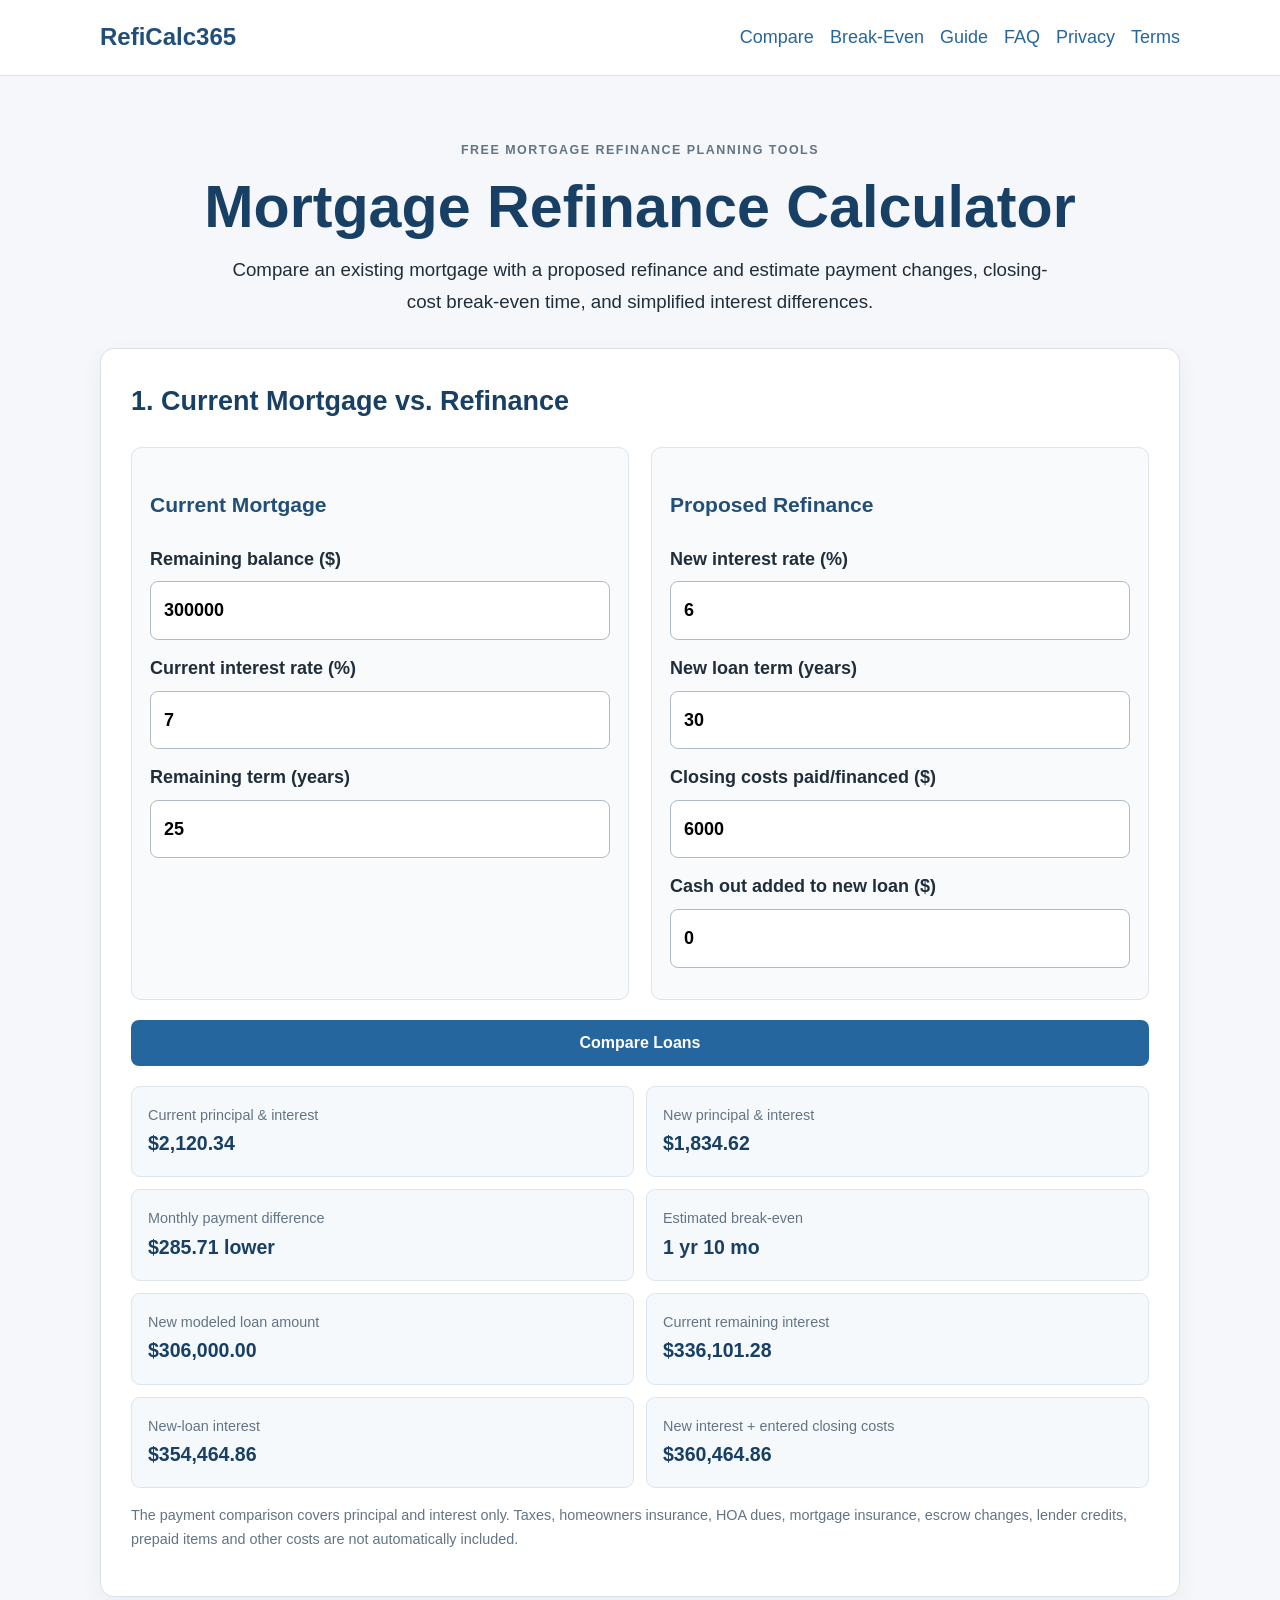
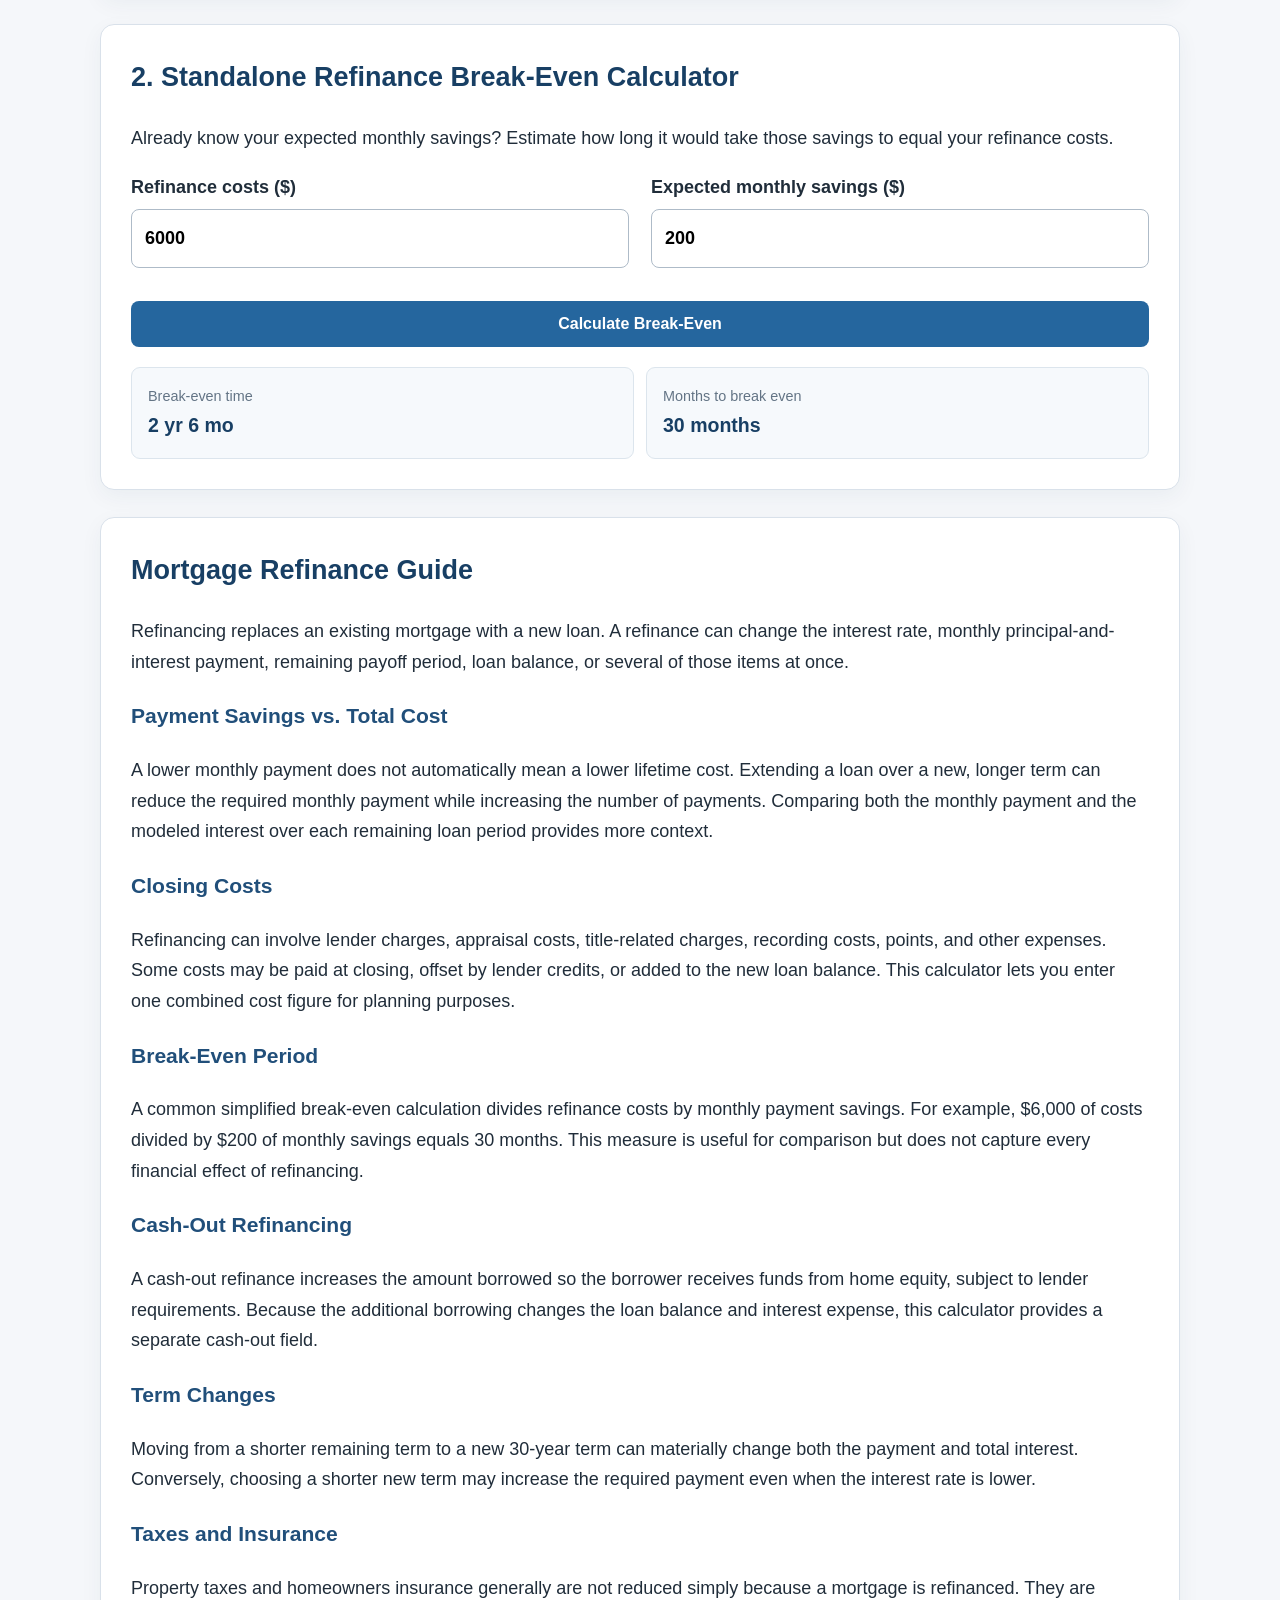
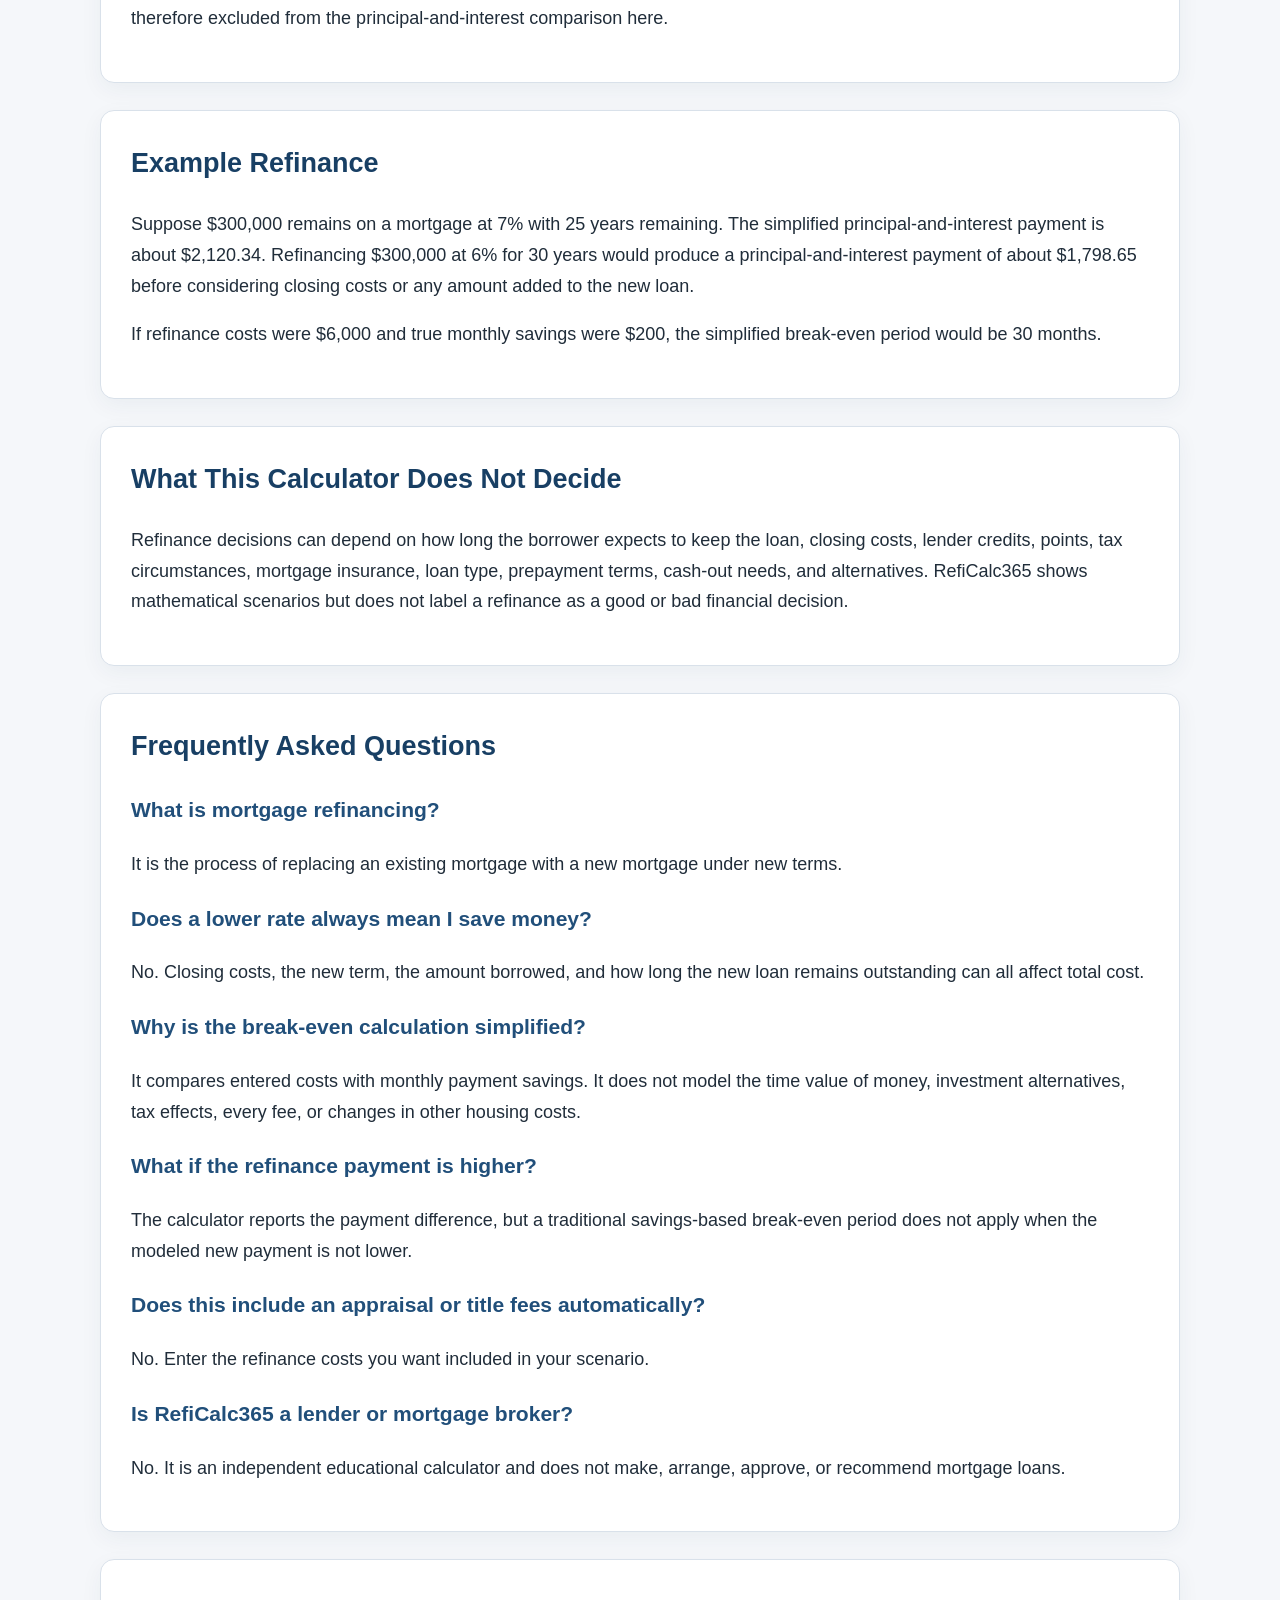
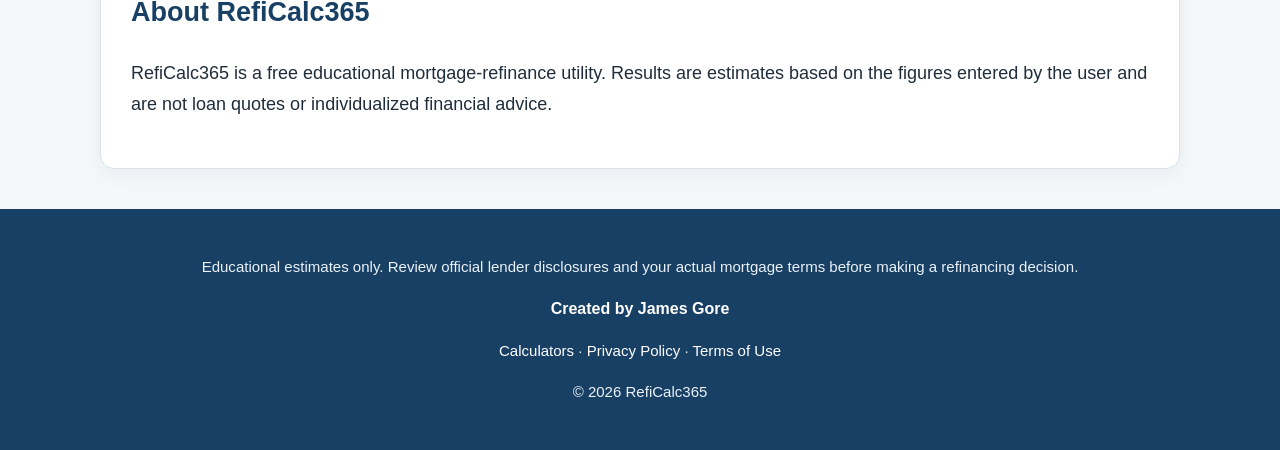
==== index.html @ 5fcbaea6 "Add files via upload" ====
<!doctype html>
<html lang="en"><head>
<meta charset="utf-8"><meta name="viewport" content="width=device-width,initial-scale=1">
<title>Mortgage Refinance Calculator | RefiCalc365</title>
<meta name="description" content="Free mortgage refinance calculator. Compare current and proposed loan payments, monthly savings, closing-cost break-even time, interest, and cash-out effects.">
<link rel="stylesheet" href="style.css">
</head><body>
<header><div class="wrap top"><a class="brand" href="index.html">RefiCalc365</a><nav><a href="#compare">Compare</a><a href="#breakeven">Break-Even</a><a href="#guide">Guide</a><a href="#faq">FAQ</a><a href="privacy.html">Privacy</a><a href="terms.html">Terms</a></nav></div></header>
<main class="wrap">
<section class="hero"><p class="eyebrow">FREE MORTGAGE REFINANCE PLANNING TOOLS</p><h1>Mortgage Refinance Calculator</h1><p class="lead">Compare an existing mortgage with a proposed refinance and estimate payment changes, closing-cost break-even time, and simplified interest differences.</p></section>

<section class="card" id="compare"><h2>1. Current Mortgage vs. Refinance</h2>
<div class="cols">
<div><h3>Current Mortgage</h3>
<label>Remaining balance ($)<input id="balance" type="number" min="0" step="1000" value="300000"></label>
<label>Current interest rate (%)<input id="oldRate" type="number" min="0" step=".01" value="7"></label>
<label>Remaining term (years)<input id="oldYears" type="number" min="1" step="1" value="25"></label></div>
<div><h3>Proposed Refinance</h3>
<label>New interest rate (%)<input id="newRate" type="number" min="0" step=".01" value="6"></label>
<label>New loan term (years)<input id="newYears" type="number" min="1" step="1" value="30"></label>
<label>Closing costs paid/financed ($)<input id="costs" type="number" min="0" step="100" value="6000"></label>
<label>Cash out added to new loan ($)<input id="cashout" type="number" min="0" step="100" value="0"></label>
</div></div>
<button onclick="compare()">Compare Loans</button><p class="error" id="error"></p>
<div class="results">
<div><span>Current principal & interest</span><strong id="oldPay">—</strong></div>
<div><span>New principal & interest</span><strong id="newPay">—</strong></div>
<div><span>Monthly payment difference</span><strong id="monthlySave">—</strong></div>
<div><span>Estimated break-even</span><strong id="breakEven">—</strong></div>
<div><span>New modeled loan amount</span><strong id="newBalance">—</strong></div>
<div><span>Current remaining interest</span><strong id="oldInterest">—</strong></div>
<div><span>New-loan interest</span><strong id="newInterest">—</strong></div>
<div><span>New interest + entered closing costs</span><strong id="newCost">—</strong></div>
</div>
<p class="note">The payment comparison covers principal and interest only. Taxes, homeowners insurance, HOA dues, mortgage insurance, escrow changes, lender credits, prepaid items and other costs are not automatically included.</p></section>

<section class="card" id="breakeven"><h2>2. Standalone Refinance Break-Even Calculator</h2><p>Already know your expected monthly savings? Estimate how long it would take those savings to equal your refinance costs.</p>
<div class="grid"><label>Refinance costs ($)<input id="cost2" type="number" min="0" step="100" value="6000"></label><label>Expected monthly savings ($)<input id="save2" type="number" min="0" step="10" value="200"></label></div>
<button onclick="breakCalc()">Calculate Break-Even</button><p class="error" id="error2"></p>
<div class="results"><div><span>Break-even time</span><strong id="break2">—</strong></div><div><span>Months to break even</span><strong id="months2">—</strong></div></div></section>

<section class="content" id="guide"><h2>Mortgage Refinance Guide</h2>
<p>Refinancing replaces an existing mortgage with a new loan. A refinance can change the interest rate, monthly principal-and-interest payment, remaining payoff period, loan balance, or several of those items at once.</p>
<h3>Payment Savings vs. Total Cost</h3><p>A lower monthly payment does not automatically mean a lower lifetime cost. Extending a loan over a new, longer term can reduce the required monthly payment while increasing the number of payments. Comparing both the monthly payment and the modeled interest over each remaining loan period provides more context.</p>
<h3>Closing Costs</h3><p>Refinancing can involve lender charges, appraisal costs, title-related charges, recording costs, points, and other expenses. Some costs may be paid at closing, offset by lender credits, or added to the new loan balance. This calculator lets you enter one combined cost figure for planning purposes.</p>
<h3>Break-Even Period</h3><p>A common simplified break-even calculation divides refinance costs by monthly payment savings. For example, $6,000 of costs divided by $200 of monthly savings equals 30 months. This measure is useful for comparison but does not capture every financial effect of refinancing.</p>
<h3>Cash-Out Refinancing</h3><p>A cash-out refinance increases the amount borrowed so the borrower receives funds from home equity, subject to lender requirements. Because the additional borrowing changes the loan balance and interest expense, this calculator provides a separate cash-out field.</p>
<h3>Term Changes</h3><p>Moving from a shorter remaining term to a new 30-year term can materially change both the payment and total interest. Conversely, choosing a shorter new term may increase the required payment even when the interest rate is lower.</p>
<h3>Taxes and Insurance</h3><p>Property taxes and homeowners insurance generally are not reduced simply because a mortgage is refinanced. They are therefore excluded from the principal-and-interest comparison here.</p></section>

<section class="content"><h2>Example Refinance</h2><p>Suppose $300,000 remains on a mortgage at 7% with 25 years remaining. The simplified principal-and-interest payment is about $2,120.34. Refinancing $300,000 at 6% for 30 years would produce a principal-and-interest payment of about $1,798.65 before considering closing costs or any amount added to the new loan.</p><p>If refinance costs were $6,000 and true monthly savings were $200, the simplified break-even period would be 30 months.</p></section>

<section class="content"><h2>What This Calculator Does Not Decide</h2><p>Refinance decisions can depend on how long the borrower expects to keep the loan, closing costs, lender credits, points, tax circumstances, mortgage insurance, loan type, prepayment terms, cash-out needs, and alternatives. RefiCalc365 shows mathematical scenarios but does not label a refinance as a good or bad financial decision.</p></section>

<section class="content" id="faq"><h2>Frequently Asked Questions</h2>
<h3>What is mortgage refinancing?</h3><p>It is the process of replacing an existing mortgage with a new mortgage under new terms.</p>
<h3>Does a lower rate always mean I save money?</h3><p>No. Closing costs, the new term, the amount borrowed, and how long the new loan remains outstanding can all affect total cost.</p>
<h3>Why is the break-even calculation simplified?</h3><p>It compares entered costs with monthly payment savings. It does not model the time value of money, investment alternatives, tax effects, every fee, or changes in other housing costs.</p>
<h3>What if the refinance payment is higher?</h3><p>The calculator reports the payment difference, but a traditional savings-based break-even period does not apply when the modeled new payment is not lower.</p>
<h3>Does this include an appraisal or title fees automatically?</h3><p>No. Enter the refinance costs you want included in your scenario.</p>
<h3>Is RefiCalc365 a lender or mortgage broker?</h3><p>No. It is an independent educational calculator and does not make, arrange, approve, or recommend mortgage loans.</p></section>

<section class="content"><h2>About RefiCalc365</h2><p>RefiCalc365 is a free educational mortgage-refinance utility. Results are estimates based on the figures entered by the user and are not loan quotes or individualized financial advice.</p></section>
</main>
<footer><div class="wrap"><p>Educational estimates only. Review official lender disclosures and your actual mortgage terms before making a refinancing decision.</p><p class="creator">Created by James Gore</p><p><a href="index.html">Calculators</a> · <a href="privacy.html">Privacy Policy</a> · <a href="terms.html">Terms of Use</a></p><p>© 2026 RefiCalc365</p></div></footer>
<script src="script.js"></script></body></html>
---- style.css ----
*{box-sizing:border-box}html{scroll-behavior:smooth}body{margin:0;background:#f5f7fa;color:#202d3a;font:18px/1.7 Arial,sans-serif}.wrap{width:min(1080px,92%);margin:auto}header{background:#fff;border-bottom:1px solid #d9e1ea}.top{display:flex;justify-content:space-between;align-items:center;gap:20px;padding:17px 0}.brand{font-size:1.5rem;font-weight:800;color:#214f7a;text-decoration:none}nav{display:flex;gap:16px;flex-wrap:wrap}a{color:#25669e;text-decoration:none}.hero{text-align:center;padding:52px 0 30px}.eyebrow{font-size:.78rem;font-weight:800;letter-spacing:.12em;color:#637485}.hero h1{font-size:clamp(2.3rem,6vw,3.7rem);line-height:1.1;margin:5px 0 15px;color:#183f64}.lead{font-size:1.17rem;max-width:820px;margin:auto}.card,.content{background:#fff;border:1px solid #d9e1ea;border-radius:14px;padding:30px;margin-bottom:27px;box-shadow:0 7px 22px rgba(25,55,85,.05)}h2{color:#183f64;margin-top:0}h3{color:#214f7a}.cols,.grid{display:grid;grid-template-columns:repeat(2,1fr);gap:22px}.cols>div{background:#f8fafc;border:1px solid #dce5ed;border-radius:10px;padding:18px}label{display:block;font-weight:700;margin-bottom:13px}input{width:100%;padding:13px;margin-top:7px;border:1px solid #aebbc8;border-radius:8px;font:inherit}button{width:100%;padding:14px;margin-top:20px;border:0;border-radius:8px;background:#25669e;color:#fff;font-size:1rem;font-weight:800;cursor:pointer}.results{display:grid;grid-template-columns:repeat(2,1fr);gap:12px;margin-top:20px}.results div{background:#f6f9fc;border:1px solid #dce5ed;border-radius:9px;padding:16px}.results span{display:block;color:#637485;font-size:.9rem}.results strong{font-size:1.22rem;color:#183f64}.note{font-size:.9rem;color:#637485}.error{color:#a32323;font-weight:bold}.back{display:inline-block;margin-top:23px;padding:11px 18px;border-radius:8px;background:#25669e;color:#fff;font-weight:800}.back:hover{text-decoration:none}footer{background:#183f64;color:#eaf2f9;text-align:center;padding:30px 0;margin-top:40px;font-size:.94rem}footer a{color:#fff}.creator{font-weight:800;color:#fff;font-size:1rem}@media(max-width:760px){body{font-size:17px}.top{flex-direction:column;align-items:flex-start}.cols,.grid,.results{grid-template-columns:1fr}.card,.content{padding:21px}}
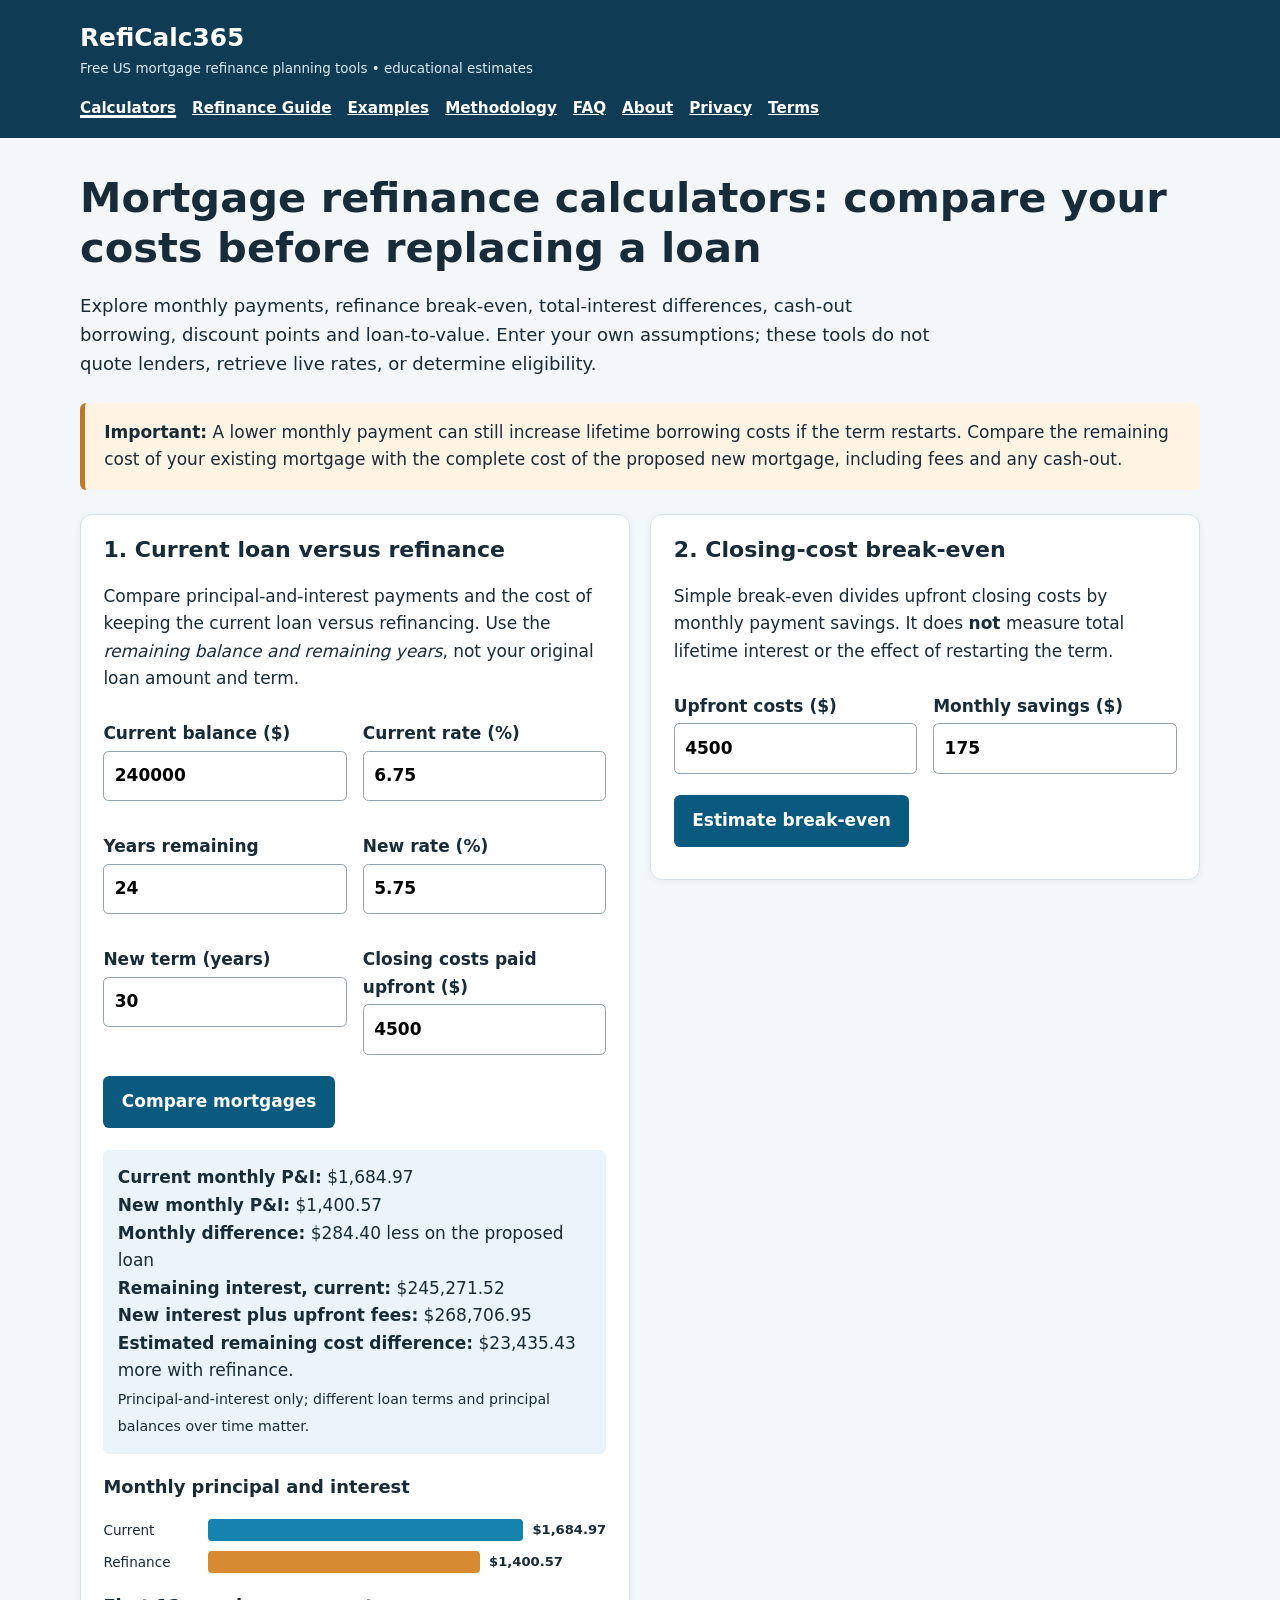
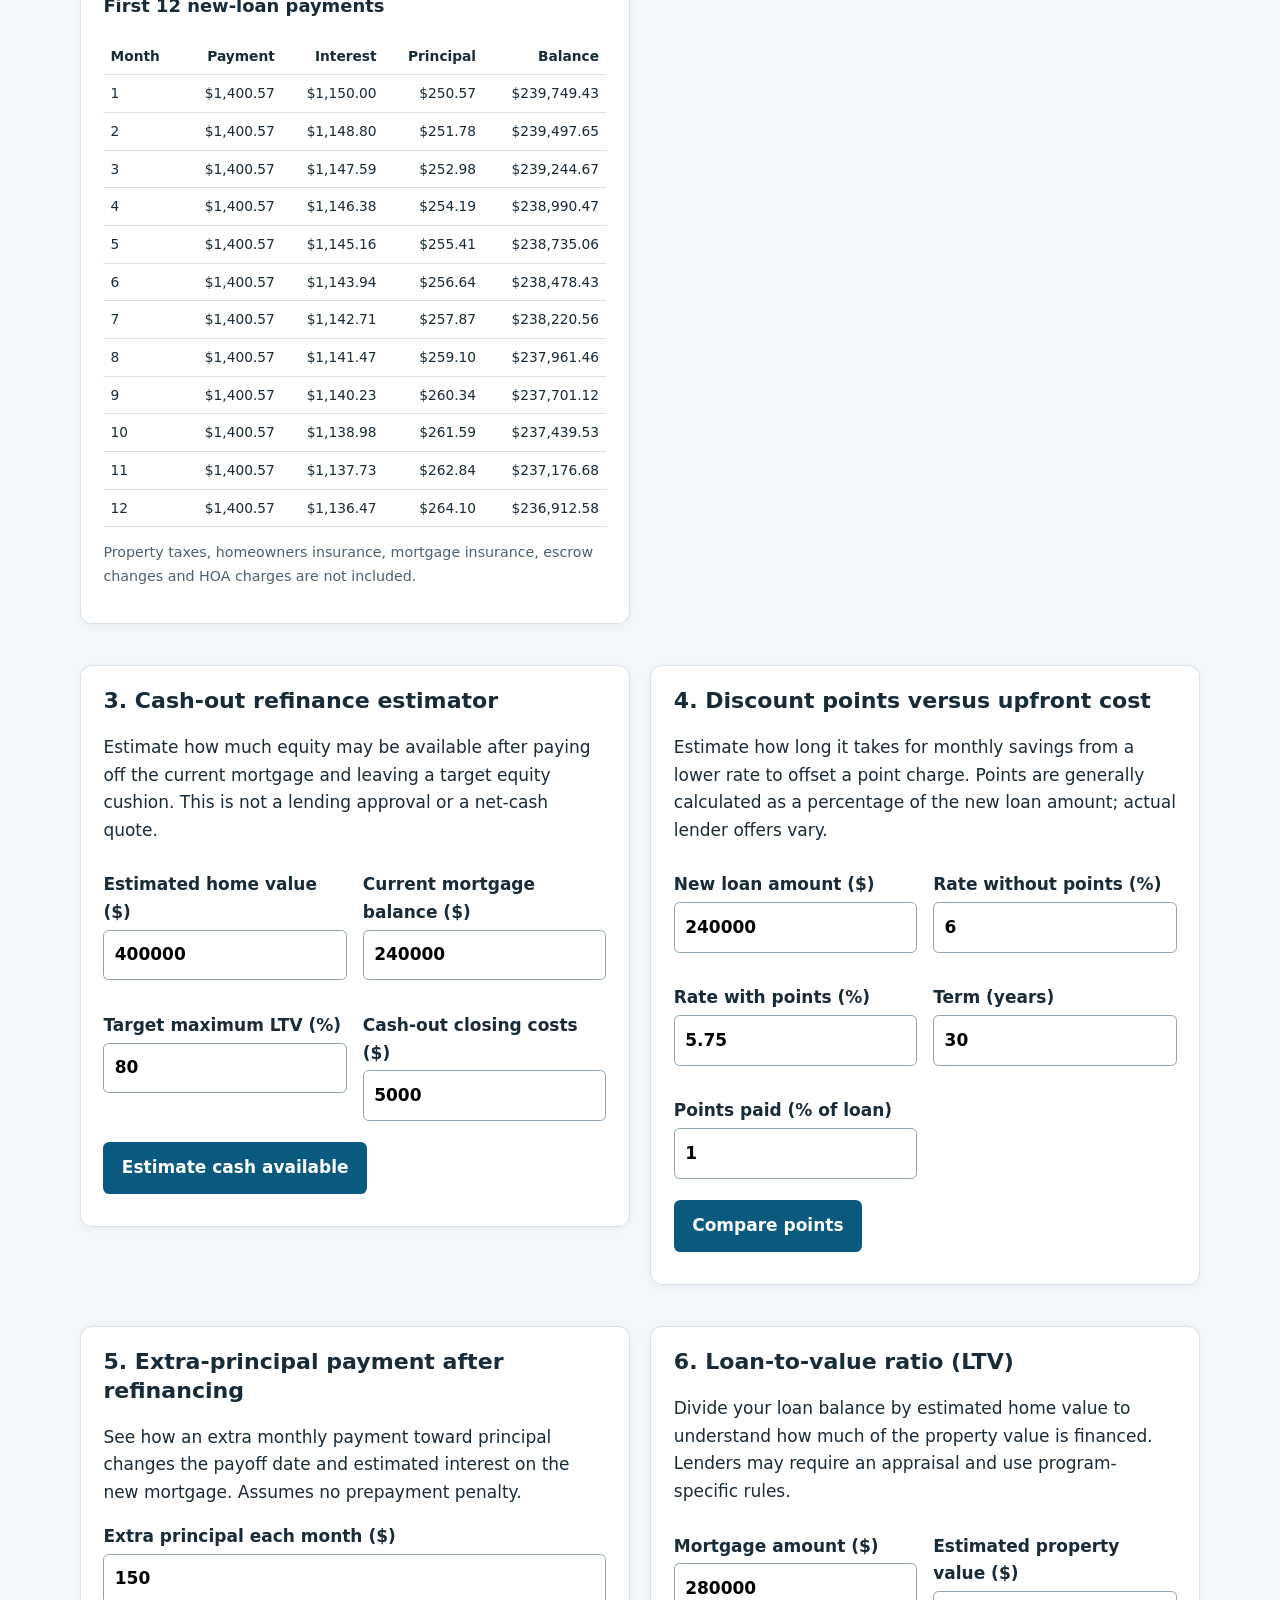
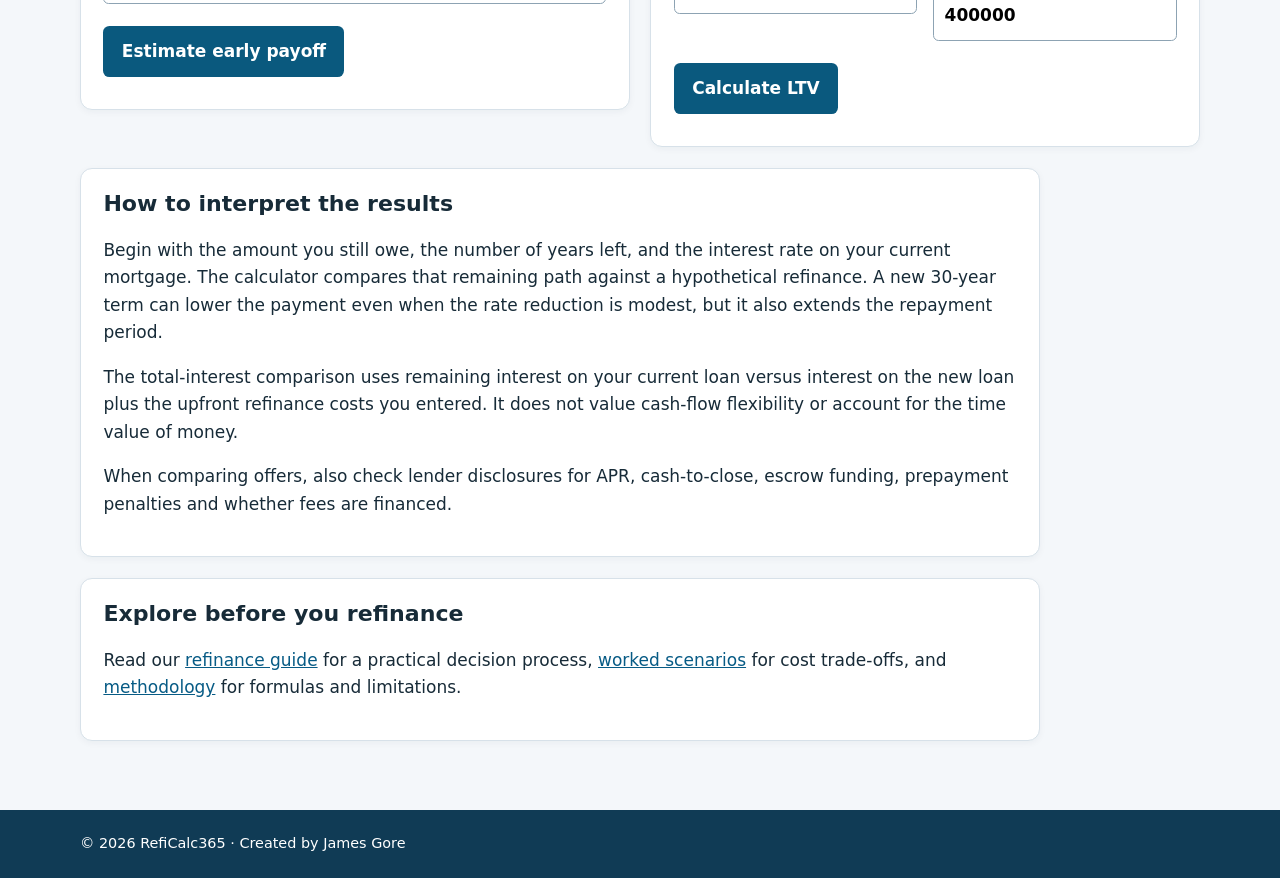
==== commit c952160e: "Add files via upload" ====
--- a/index.html
+++ b/index.html
@@ -1,66 +1 @@
-<!doctype html>
-<html lang="en"><head>
-<meta charset="utf-8"><meta name="viewport" content="width=device-width,initial-scale=1">
-<title>Mortgage Refinance Calculator | RefiCalc365</title>
-<meta name="description" content="Free mortgage refinance calculator. Compare current and proposed loan payments, monthly savings, closing-cost break-even time, interest, and cash-out effects.">
-<link rel="stylesheet" href="style.css">
-</head><body>
-<header><div class="wrap top"><a class="brand" href="index.html">RefiCalc365</a><nav><a href="#compare">Compare</a><a href="#breakeven">Break-Even</a><a href="#guide">Guide</a><a href="#faq">FAQ</a><a href="privacy.html">Privacy</a><a href="terms.html">Terms</a></nav></div></header>
-<main class="wrap">
-<section class="hero"><p class="eyebrow">FREE MORTGAGE REFINANCE PLANNING TOOLS</p><h1>Mortgage Refinance Calculator</h1><p class="lead">Compare an existing mortgage with a proposed refinance and estimate payment changes, closing-cost break-even time, and simplified interest differences.</p></section>
-
-<section class="card" id="compare"><h2>1. Current Mortgage vs. Refinance</h2>
-<div class="cols">
-<div><h3>Current Mortgage</h3>
-<label>Remaining balance ($)<input id="balance" type="number" min="0" step="1000" value="300000"></label>
-<label>Current interest rate (%)<input id="oldRate" type="number" min="0" step=".01" value="7"></label>
-<label>Remaining term (years)<input id="oldYears" type="number" min="1" step="1" value="25"></label></div>
-<div><h3>Proposed Refinance</h3>
-<label>New interest rate (%)<input id="newRate" type="number" min="0" step=".01" value="6"></label>
-<label>New loan term (years)<input id="newYears" type="number" min="1" step="1" value="30"></label>
-<label>Closing costs paid/financed ($)<input id="costs" type="number" min="0" step="100" value="6000"></label>
-<label>Cash out added to new loan ($)<input id="cashout" type="number" min="0" step="100" value="0"></label>
-</div></div>
-<button onclick="compare()">Compare Loans</button><p class="error" id="error"></p>
-<div class="results">
-<div><span>Current principal & interest</span><strong id="oldPay">—</strong></div>
-<div><span>New principal & interest</span><strong id="newPay">—</strong></div>
-<div><span>Monthly payment difference</span><strong id="monthlySave">—</strong></div>
-<div><span>Estimated break-even</span><strong id="breakEven">—</strong></div>
-<div><span>New modeled loan amount</span><strong id="newBalance">—</strong></div>
-<div><span>Current remaining interest</span><strong id="oldInterest">—</strong></div>
-<div><span>New-loan interest</span><strong id="newInterest">—</strong></div>
-<div><span>New interest + entered closing costs</span><strong id="newCost">—</strong></div>
-</div>
-<p class="note">The payment comparison covers principal and interest only. Taxes, homeowners insurance, HOA dues, mortgage insurance, escrow changes, lender credits, prepaid items and other costs are not automatically included.</p></section>
-
-<section class="card" id="breakeven"><h2>2. Standalone Refinance Break-Even Calculator</h2><p>Already know your expected monthly savings? Estimate how long it would take those savings to equal your refinance costs.</p>
-<div class="grid"><label>Refinance costs ($)<input id="cost2" type="number" min="0" step="100" value="6000"></label><label>Expected monthly savings ($)<input id="save2" type="number" min="0" step="10" value="200"></label></div>
-<button onclick="breakCalc()">Calculate Break-Even</button><p class="error" id="error2"></p>
-<div class="results"><div><span>Break-even time</span><strong id="break2">—</strong></div><div><span>Months to break even</span><strong id="months2">—</strong></div></div></section>
-
-<section class="content" id="guide"><h2>Mortgage Refinance Guide</h2>
-<p>Refinancing replaces an existing mortgage with a new loan. A refinance can change the interest rate, monthly principal-and-interest payment, remaining payoff period, loan balance, or several of those items at once.</p>
-<h3>Payment Savings vs. Total Cost</h3><p>A lower monthly payment does not automatically mean a lower lifetime cost. Extending a loan over a new, longer term can reduce the required monthly payment while increasing the number of payments. Comparing both the monthly payment and the modeled interest over each remaining loan period provides more context.</p>
-<h3>Closing Costs</h3><p>Refinancing can involve lender charges, appraisal costs, title-related charges, recording costs, points, and other expenses. Some costs may be paid at closing, offset by lender credits, or added to the new loan balance. This calculator lets you enter one combined cost figure for planning purposes.</p>
-<h3>Break-Even Period</h3><p>A common simplified break-even calculation divides refinance costs by monthly payment savings. For example, $6,000 of costs divided by $200 of monthly savings equals 30 months. This measure is useful for comparison but does not capture every financial effect of refinancing.</p>
-<h3>Cash-Out Refinancing</h3><p>A cash-out refinance increases the amount borrowed so the borrower receives funds from home equity, subject to lender requirements. Because the additional borrowing changes the loan balance and interest expense, this calculator provides a separate cash-out field.</p>
-<h3>Term Changes</h3><p>Moving from a shorter remaining term to a new 30-year term can materially change both the payment and total interest. Conversely, choosing a shorter new term may increase the required payment even when the interest rate is lower.</p>
-<h3>Taxes and Insurance</h3><p>Property taxes and homeowners insurance generally are not reduced simply because a mortgage is refinanced. They are therefore excluded from the principal-and-interest comparison here.</p></section>
-
-<section class="content"><h2>Example Refinance</h2><p>Suppose $300,000 remains on a mortgage at 7% with 25 years remaining. The simplified principal-and-interest payment is about $2,120.34. Refinancing $300,000 at 6% for 30 years would produce a principal-and-interest payment of about $1,798.65 before considering closing costs or any amount added to the new loan.</p><p>If refinance costs were $6,000 and true monthly savings were $200, the simplified break-even period would be 30 months.</p></section>
-
-<section class="content"><h2>What This Calculator Does Not Decide</h2><p>Refinance decisions can depend on how long the borrower expects to keep the loan, closing costs, lender credits, points, tax circumstances, mortgage insurance, loan type, prepayment terms, cash-out needs, and alternatives. RefiCalc365 shows mathematical scenarios but does not label a refinance as a good or bad financial decision.</p></section>
-
-<section class="content" id="faq"><h2>Frequently Asked Questions</h2>
-<h3>What is mortgage refinancing?</h3><p>It is the process of replacing an existing mortgage with a new mortgage under new terms.</p>
-<h3>Does a lower rate always mean I save money?</h3><p>No. Closing costs, the new term, the amount borrowed, and how long the new loan remains outstanding can all affect total cost.</p>
-<h3>Why is the break-even calculation simplified?</h3><p>It compares entered costs with monthly payment savings. It does not model the time value of money, investment alternatives, tax effects, every fee, or changes in other housing costs.</p>
-<h3>What if the refinance payment is higher?</h3><p>The calculator reports the payment difference, but a traditional savings-based break-even period does not apply when the modeled new payment is not lower.</p>
-<h3>Does this include an appraisal or title fees automatically?</h3><p>No. Enter the refinance costs you want included in your scenario.</p>
-<h3>Is RefiCalc365 a lender or mortgage broker?</h3><p>No. It is an independent educational calculator and does not make, arrange, approve, or recommend mortgage loans.</p></section>
-
-<section class="content"><h2>About RefiCalc365</h2><p>RefiCalc365 is a free educational mortgage-refinance utility. Results are estimates based on the figures entered by the user and are not loan quotes or individualized financial advice.</p></section>
-</main>
-<footer><div class="wrap"><p>Educational estimates only. Review official lender disclosures and your actual mortgage terms before making a refinancing decision.</p><p class="creator">Created by James Gore</p><p><a href="index.html">Calculators</a> · <a href="privacy.html">Privacy Policy</a> · <a href="terms.html">Terms of Use</a></p><p>© 2026 RefiCalc365</p></div></footer>
-<script src="script.js"></script></body></html>+<!doctype html><html lang="en"><head><meta charset="utf-8"><meta name="viewport" content="width=device-width,initial-scale=1"><meta name="theme-color" content="#103b55"><title>Mortgage Refinance Calculator, Break-Even &amp; Cash-Out | RefiCalc365</title><meta name="description" content="Compare mortgage refinancing costs, payments, break-even, discount points, cash-out and equity with transparent assumptions."><link rel="canonical" href="https://reficalc365.com/index.html"><link rel="stylesheet" href="style.css"><script async src="https://pagead2.googlesyndication.com/pagead/js/adsbygoogle.js?client=ca-pub-5287196493103465" crossorigin="anonymous"></script><script src="script.js" defer></script></head><body><a class="skip" href="#main">Skip to content</a><header><div class="wrap"><div class="brand"><a href="index.html">RefiCalc365</a><small>Free US mortgage refinance planning tools • educational estimates</small></div><nav aria-label="Main navigation"><a href="index.html" aria-current="page">Calculators</a><a href="guide.html">Refinance Guide</a><a href="examples.html">Examples</a><a href="methodology.html">Methodology</a><a href="faq.html">FAQ</a><a href="about.html">About</a><a href="privacy.html">Privacy</a><a href="terms.html">Terms</a></nav></div></header><main id="main" class="wrap"><h1>Mortgage refinance calculators: compare your costs before replacing a loan</h1><p class="lead">Explore monthly payments, refinance break-even, total-interest differences, cash-out borrowing, discount points and loan-to-value. Enter your own assumptions; these tools do not quote lenders, retrieve live rates, or determine eligibility.</p><div class="notice"><strong>Important:</strong> A lower monthly payment can still increase lifetime borrowing costs if the term restarts. Compare the remaining cost of your existing mortgage with the complete cost of the proposed new mortgage, including fees and any cash-out.</div><div class="toolgrid"><section class="panel"><h2>1. Current loan versus refinance</h2><p>Compare principal-and-interest payments and the cost of keeping the current loan versus refinancing. Use the <em>remaining balance and remaining years</em>, not your original loan amount and term.</p><form id="comparison"><div class="fields"><label>Current balance ($)<input id="balance" type="number" min="1" step=".01" value="240000" required></label><label>Current rate (%)<input id="oldRate" type="number" min="0" max="50" step=".01" value="6.75" required></label><label>Years remaining<input id="oldYears" type="number" min=".083333" max="50" step="any" value="24" required></label><label>New rate (%)<input id="newRate" type="number" min="0" max="50" step=".01" value="5.75" required></label><label>New term (years)<input id="newYears" type="number" min=".083333" max="50" step="any" value="30" required></label><label>Closing costs paid upfront ($)<input id="costs" type="number" min="0" step=".01" value="4500" required></label></div><button>Compare mortgages</button></form><div class="result" id="comparisonResult" aria-live="polite"></div><h3>Monthly principal and interest</h3><div class="bars" id="comparisonBars" role="img" aria-label="Current and new monthly payment comparison"></div><h3>First 12 new-loan payments</h3><div class="scroll"><table><thead><tr><th>Month</th><th>Payment</th><th>Interest</th><th>Principal</th><th>Balance</th></tr></thead><tbody id="schedule"></tbody></table></div><p class="hint">Property taxes, homeowners insurance, mortgage insurance, escrow changes and HOA charges are not included.</p></section><section class="panel"><h2>2. Closing-cost break-even</h2><p>Simple break-even divides upfront closing costs by monthly payment savings. It does <strong>not</strong> measure total lifetime interest or the effect of restarting the term.</p><form id="breakEven"><div class="fields"><label>Upfront costs ($)<input id="beCosts" type="number" min="0" step=".01" value="4500" required></label><label>Monthly savings ($)<input id="beSavings" type="number" step=".01" value="175" required></label></div><button>Estimate break-even</button></form><div class="result" id="beResult" aria-live="polite"></div></section><section class="panel"><h2>3. Cash-out refinance estimator</h2><p>Estimate how much equity may be available after paying off the current mortgage and leaving a target equity cushion. This is not a lending approval or a net-cash quote.</p><form id="cashOut"><div class="fields"><label>Estimated home value ($)<input id="homeValue" type="number" min="1" step=".01" value="400000" required></label><label>Current mortgage balance ($)<input id="cashBalance" type="number" min="0" step=".01" value="240000" required></label><label>Target maximum LTV (%)<input id="maxLtv" type="number" min="1" max="100" step=".1" value="80" required></label><label>Cash-out closing costs ($)<input id="cashFees" type="number" min="0" step=".01" value="5000" required></label></div><button>Estimate cash available</button></form><div class="result" id="cashResult" aria-live="polite"></div></section><section class="panel"><h2>4. Discount points versus upfront cost</h2><p>Estimate how long it takes for monthly savings from a lower rate to offset a point charge. Points are generally calculated as a percentage of the new loan amount; actual lender offers vary.</p><form id="points"><div class="fields"><label>New loan amount ($)<input id="pointBalance" type="number" min="1" step=".01" value="240000" required></label><label>Rate without points (%)<input id="noPointRate" type="number" min="0" max="50" step=".01" value="6" required></label><label>Rate with points (%)<input id="pointRate" type="number" min="0" max="50" step=".01" value="5.75" required></label><label>Term (years)<input id="pointYears" type="number" min=".083333" max="50" step="any" value="30" required></label><label>Points paid (% of loan)<input id="pointPct" type="number" min="0" max="20" step=".1" value="1" required></label></div><button>Compare points</button></form><div class="result" id="pointResult" aria-live="polite"></div></section><section class="panel"><h2>5. Extra-principal payment after refinancing</h2><p>See how an extra monthly payment toward principal changes the payoff date and estimated interest on the new mortgage. Assumes no prepayment penalty.</p><form id="extra"><label>Extra principal each month ($)<input id="extraAmount" type="number" min="0" step=".01" value="150" required></label><button>Estimate early payoff</button></form><div class="result" id="extraResult" aria-live="polite"></div></section><section class="panel"><h2>6. Loan-to-value ratio (LTV)</h2><p>Divide your loan balance by estimated home value to understand how much of the property value is financed. Lenders may require an appraisal and use program-specific rules.</p><form id="ltv"><div class="fields"><label>Mortgage amount ($)<input id="ltvLoan" type="number" min="0" step=".01" value="280000" required></label><label>Estimated property value ($)<input id="ltvValue" type="number" min="1" step=".01" value="400000" required></label></div><button>Calculate LTV</button></form><div class="result" id="ltvResult" aria-live="polite"></div></section></div><section class="article"><h2>How to interpret the results</h2><p>Begin with the amount you still owe, the number of years left, and the interest rate on your current mortgage. The calculator compares that remaining path against a hypothetical refinance. A new 30-year term can lower the payment even when the rate reduction is modest, but it also extends the repayment period.</p><p>The total-interest comparison uses remaining interest on your current loan versus interest on the new loan plus the upfront refinance costs you entered. It does not value cash-flow flexibility or account for the time value of money.</p><p>When comparing offers, also check lender disclosures for APR, cash-to-close, escrow funding, prepayment penalties and whether fees are financed.</p></section><section class="article"><h2>Explore before you refinance</h2><p>Read our <a href="guide.html">refinance guide</a> for a practical decision process, <a href="examples.html">worked scenarios</a> for cost trade-offs, and <a href="methodology.html">methodology</a> for formulas and limitations.</p></section></main><footer><div class="wrap">© <span class="year">2026</span> RefiCalc365 · Created by James Gore</div></footer></body></html>
--- a/style.css
+++ b/style.css
@@ -1 +1 @@
-*{box-sizing:border-box}html{scroll-behavior:smooth}body{margin:0;background:#f5f7fa;color:#202d3a;font:18px/1.7 Arial,sans-serif}.wrap{width:min(1080px,92%);margin:auto}header{background:#fff;border-bottom:1px solid #d9e1ea}.top{display:flex;justify-content:space-between;align-items:center;gap:20px;padding:17px 0}.brand{font-size:1.5rem;font-weight:800;color:#214f7a;text-decoration:none}nav{display:flex;gap:16px;flex-wrap:wrap}a{color:#25669e;text-decoration:none}.hero{text-align:center;padding:52px 0 30px}.eyebrow{font-size:.78rem;font-weight:800;letter-spacing:.12em;color:#637485}.hero h1{font-size:clamp(2.3rem,6vw,3.7rem);line-height:1.1;margin:5px 0 15px;color:#183f64}.lead{font-size:1.17rem;max-width:820px;margin:auto}.card,.content{background:#fff;border:1px solid #d9e1ea;border-radius:14px;padding:30px;margin-bottom:27px;box-shadow:0 7px 22px rgba(25,55,85,.05)}h2{color:#183f64;margin-top:0}h3{color:#214f7a}.cols,.grid{display:grid;grid-template-columns:repeat(2,1fr);gap:22px}.cols>div{background:#f8fafc;border:1px solid #dce5ed;border-radius:10px;padding:18px}label{display:block;font-weight:700;margin-bottom:13px}input{width:100%;padding:13px;margin-top:7px;border:1px solid #aebbc8;border-radius:8px;font:inherit}button{width:100%;padding:14px;margin-top:20px;border:0;border-radius:8px;background:#25669e;color:#fff;font-size:1rem;font-weight:800;cursor:pointer}.results{display:grid;grid-template-columns:repeat(2,1fr);gap:12px;margin-top:20px}.results div{background:#f6f9fc;border:1px solid #dce5ed;border-radius:9px;padding:16px}.results span{display:block;color:#637485;font-size:.9rem}.results strong{font-size:1.22rem;color:#183f64}.note{font-size:.9rem;color:#637485}.error{color:#a32323;font-weight:bold}.back{display:inline-block;margin-top:23px;padding:11px 18px;border-radius:8px;background:#25669e;color:#fff;font-weight:800}.back:hover{text-decoration:none}footer{background:#183f64;color:#eaf2f9;text-align:center;padding:30px 0;margin-top:40px;font-size:.94rem}footer a{color:#fff}.creator{font-weight:800;color:#fff;font-size:1rem}@media(max-width:760px){body{font-size:17px}.top{flex-direction:column;align-items:flex-start}.cols,.grid,.results{grid-template-columns:1fr}.card,.content{padding:21px}}+*{box-sizing:border-box}html{scroll-behavior:auto}body{margin:0;font:17px/1.62 system-ui,-apple-system,BlinkMacSystemFont,"Segoe UI",sans-serif;color:#172b38;background:#f4f7fa}a{color:#075b85}a:hover{text-decoration-thickness:2px}header{background:#103b55;color:#fff;padding:1.1rem 0}header a{color:#fff}.wrap{max-width:1160px;margin:auto;padding:0 1.25rem}.brand a{font-size:1.55rem;font-weight:800;text-decoration:none}.brand small{display:block;color:#d9ebf5;font-size:.84rem}nav{display:flex;gap:.5rem 1rem;flex-wrap:wrap;margin-top:1rem}nav a{font-size:.95rem;font-weight:600}nav a[aria-current=page]{text-decoration:underline;text-decoration-thickness:3px}main{padding-top:2rem!important;padding-bottom:3rem!important}h1{font-size:clamp(1.85rem,4vw,2.6rem);line-height:1.2;margin:.2rem 0 1rem}h2{font-size:1.38rem;line-height:1.3}h3{font-size:1.12rem}.lead{font-size:1.13rem;max-width:850px}.notice{padding:1rem 1.2rem;border-left:5px solid #bd7929;background:#fff4e4;border-radius:.4rem;margin:1.5rem 0}.toolgrid{display:grid;grid-template-columns:repeat(auto-fit,minmax(min(100%,460px),1fr));gap:1.3rem;align-items:start}.panel,.article{background:white;border:1px solid #d7e1e9;border-radius:.75rem;padding:1.3rem 1.4rem;margin-bottom:1.3rem;box-shadow:0 2px 7px #0b30410c}.panel h2,.article h2{margin-top:0}.article{max-width:960px}.fields{display:grid;grid-template-columns:repeat(auto-fit,minmax(190px,1fr));gap:.7rem 1rem}label{display:block;font-weight:650;margin:.65rem 0}input{display:block;width:100%;padding:.65rem;border:1px solid #8da3b3;border-radius:.35rem;font:inherit;margin-top:.2rem}button{background:#0a597e;color:#fff;border:0;border-radius:.4rem;font:inherit;font-weight:750;padding:.75rem 1.15rem;cursor:pointer;margin:.7rem 0}button:hover{background:#084562}button:focus-visible,a:focus-visible,input:focus-visible{outline:3px solid #f7ad37;outline-offset:2px}.result{border-radius:.4rem;background:#eaf4fa;padding:.9rem;margin:.7rem 0;min-height:3rem}.result:empty{display:none}.hint{font-size:.89rem;color:#4b6170}.scroll{overflow:auto}table{width:100%;border-collapse:collapse;font-size:.86rem}th,td{text-align:right;padding:.45rem;border-bottom:1px solid #d9e4eb;white-space:nowrap}th:first-child,td:first-child{text-align:left}.bars{display:flex;flex-direction:column;gap:.6rem}.barrow{display:flex;gap:.6rem;align-items:center}.barrow span{width:95px;flex-shrink:0;font-size:.85rem}.barrow div{height:22px;background:#1683ae;border-radius:4px;min-width:2px}.barrow:nth-child(2) div{background:#d68a32}.barrow b{font-size:.82rem;white-space:nowrap}.return{margin:0 0 1.5rem;font-weight:750}footer{background:#103b55;color:white;padding:1.4rem 0;font-size:.9rem}.skip{position:absolute;left:-10000px}.skip:focus{left:10px;top:10px;background:#fff;padding:.5rem;z-index:5}@media(max-width:600px){.wrap{padding:0 .9rem}.panel,.article{padding:1rem}.barrow span{width:60px}}
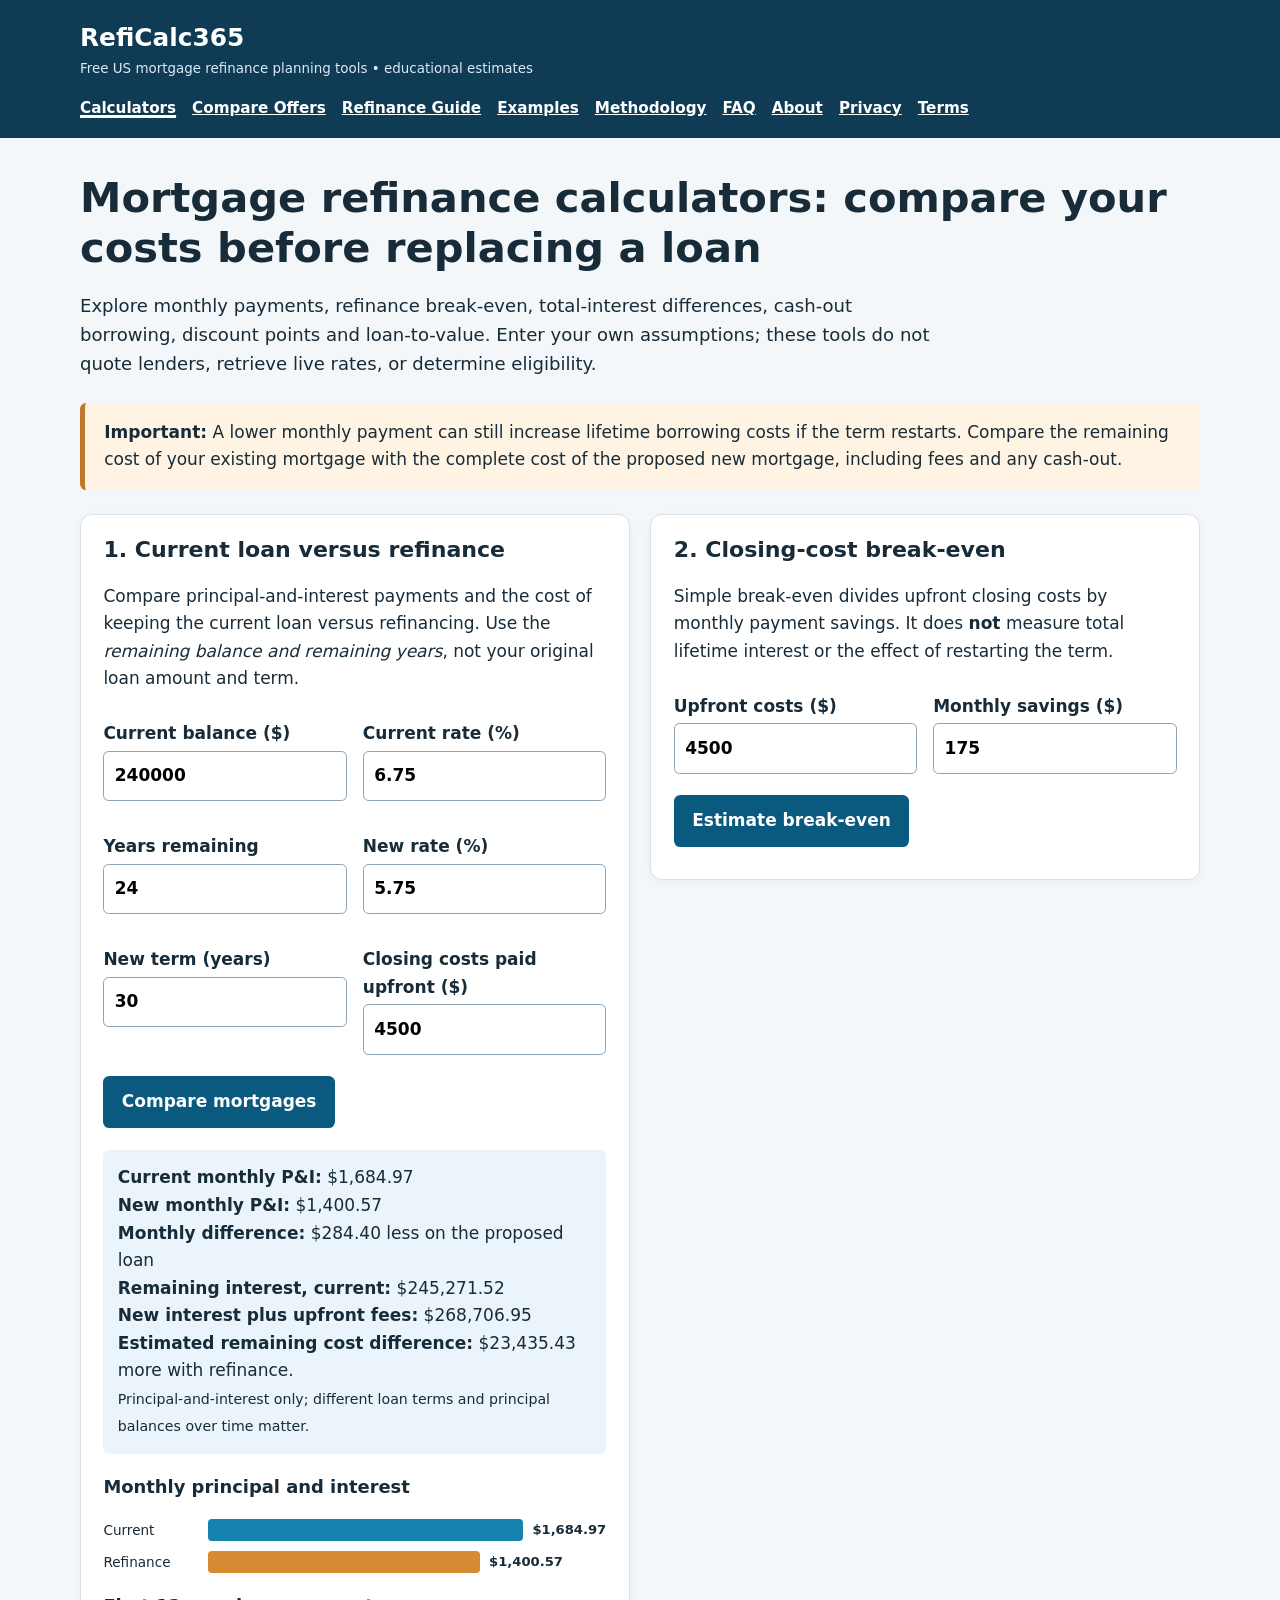
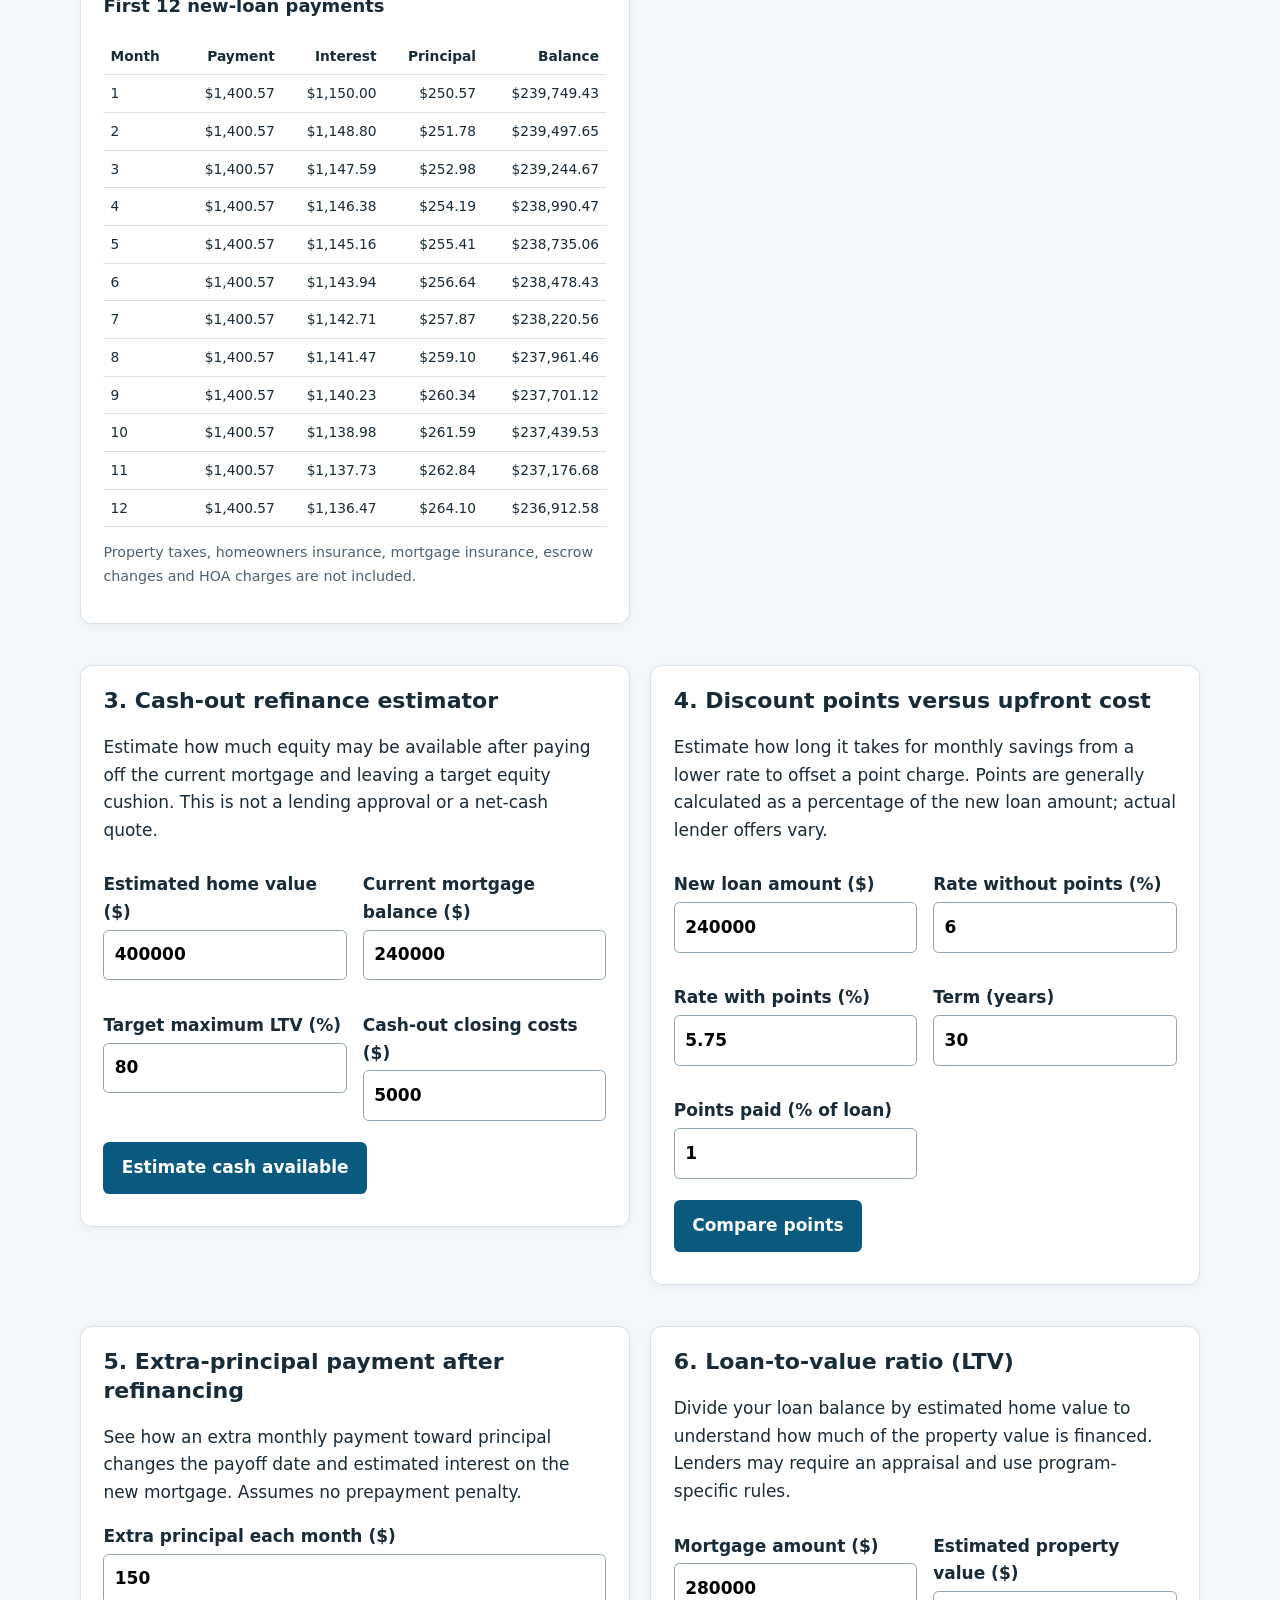
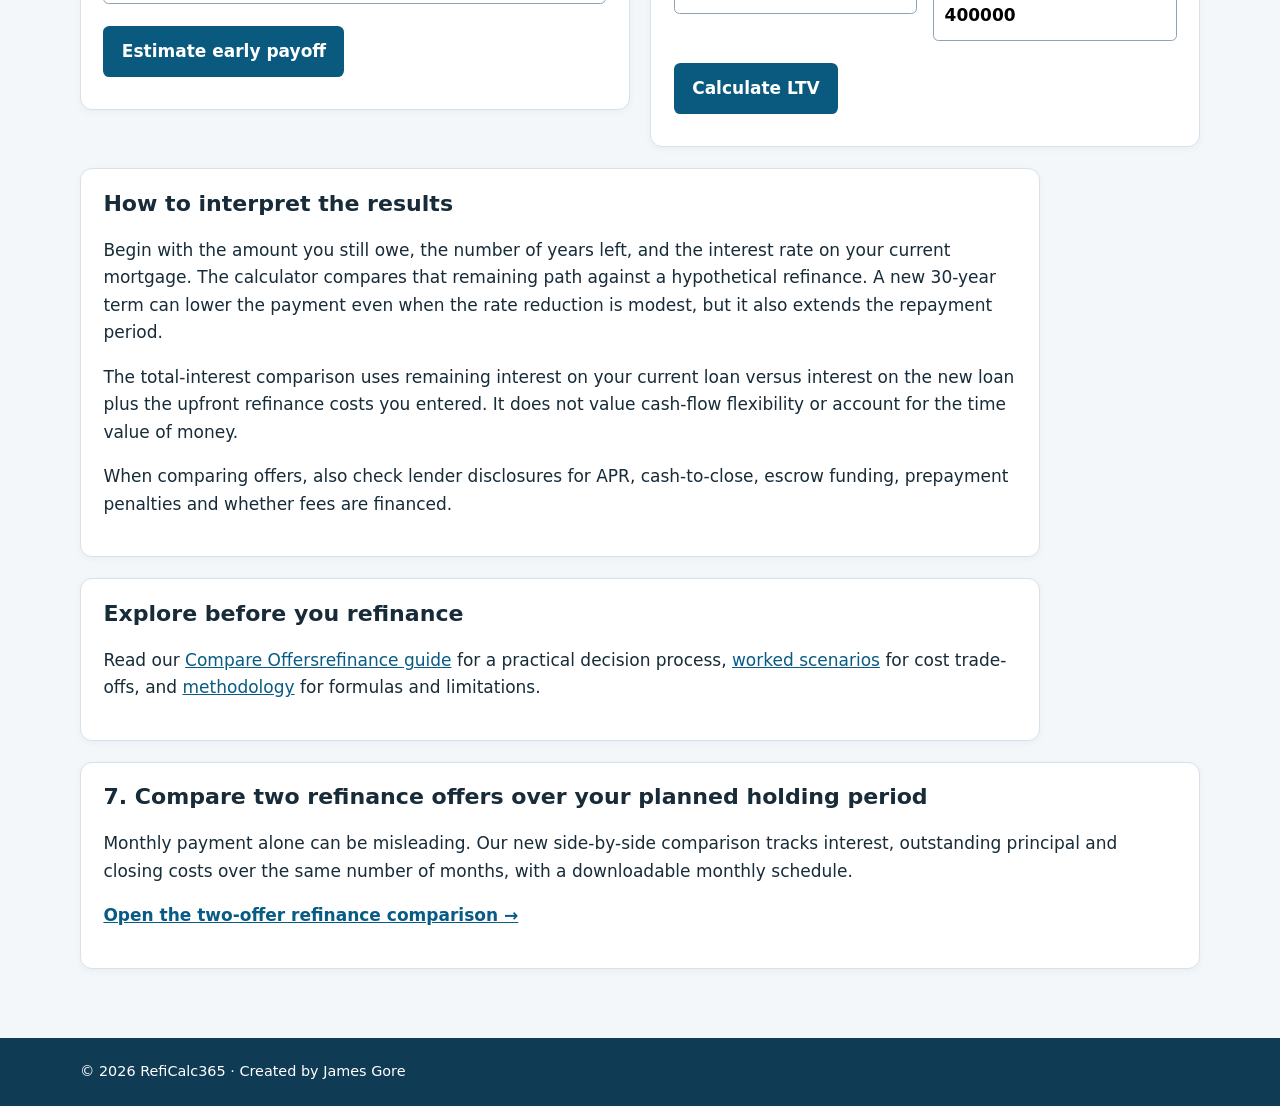
==== commit cbe12135: "Add files via upload" ====
--- a/index.html
+++ b/index.html
@@ -1 +1 @@
-<!doctype html><html lang="en"><head><meta charset="utf-8"><meta name="viewport" content="width=device-width,initial-scale=1"><meta name="theme-color" content="#103b55"><title>Mortgage Refinance Calculator, Break-Even &amp; Cash-Out | RefiCalc365</title><meta name="description" content="Compare mortgage refinancing costs, payments, break-even, discount points, cash-out and equity with transparent assumptions."><link rel="canonical" href="https://reficalc365.com/index.html"><link rel="stylesheet" href="style.css"><script async src="https://pagead2.googlesyndication.com/pagead/js/adsbygoogle.js?client=ca-pub-5287196493103465" crossorigin="anonymous"></script><script src="script.js" defer></script></head><body><a class="skip" href="#main">Skip to content</a><header><div class="wrap"><div class="brand"><a href="index.html">RefiCalc365</a><small>Free US mortgage refinance planning tools • educational estimates</small></div><nav aria-label="Main navigation"><a href="index.html" aria-current="page">Calculators</a><a href="guide.html">Refinance Guide</a><a href="examples.html">Examples</a><a href="methodology.html">Methodology</a><a href="faq.html">FAQ</a><a href="about.html">About</a><a href="privacy.html">Privacy</a><a href="terms.html">Terms</a></nav></div></header><main id="main" class="wrap"><h1>Mortgage refinance calculators: compare your costs before replacing a loan</h1><p class="lead">Explore monthly payments, refinance break-even, total-interest differences, cash-out borrowing, discount points and loan-to-value. Enter your own assumptions; these tools do not quote lenders, retrieve live rates, or determine eligibility.</p><div class="notice"><strong>Important:</strong> A lower monthly payment can still increase lifetime borrowing costs if the term restarts. Compare the remaining cost of your existing mortgage with the complete cost of the proposed new mortgage, including fees and any cash-out.</div><div class="toolgrid"><section class="panel"><h2>1. Current loan versus refinance</h2><p>Compare principal-and-interest payments and the cost of keeping the current loan versus refinancing. Use the <em>remaining balance and remaining years</em>, not your original loan amount and term.</p><form id="comparison"><div class="fields"><label>Current balance ($)<input id="balance" type="number" min="1" step=".01" value="240000" required></label><label>Current rate (%)<input id="oldRate" type="number" min="0" max="50" step=".01" value="6.75" required></label><label>Years remaining<input id="oldYears" type="number" min=".083333" max="50" step="any" value="24" required></label><label>New rate (%)<input id="newRate" type="number" min="0" max="50" step=".01" value="5.75" required></label><label>New term (years)<input id="newYears" type="number" min=".083333" max="50" step="any" value="30" required></label><label>Closing costs paid upfront ($)<input id="costs" type="number" min="0" step=".01" value="4500" required></label></div><button>Compare mortgages</button></form><div class="result" id="comparisonResult" aria-live="polite"></div><h3>Monthly principal and interest</h3><div class="bars" id="comparisonBars" role="img" aria-label="Current and new monthly payment comparison"></div><h3>First 12 new-loan payments</h3><div class="scroll"><table><thead><tr><th>Month</th><th>Payment</th><th>Interest</th><th>Principal</th><th>Balance</th></tr></thead><tbody id="schedule"></tbody></table></div><p class="hint">Property taxes, homeowners insurance, mortgage insurance, escrow changes and HOA charges are not included.</p></section><section class="panel"><h2>2. Closing-cost break-even</h2><p>Simple break-even divides upfront closing costs by monthly payment savings. It does <strong>not</strong> measure total lifetime interest or the effect of restarting the term.</p><form id="breakEven"><div class="fields"><label>Upfront costs ($)<input id="beCosts" type="number" min="0" step=".01" value="4500" required></label><label>Monthly savings ($)<input id="beSavings" type="number" step=".01" value="175" required></label></div><button>Estimate break-even</button></form><div class="result" id="beResult" aria-live="polite"></div></section><section class="panel"><h2>3. Cash-out refinance estimator</h2><p>Estimate how much equity may be available after paying off the current mortgage and leaving a target equity cushion. This is not a lending approval or a net-cash quote.</p><form id="cashOut"><div class="fields"><label>Estimated home value ($)<input id="homeValue" type="number" min="1" step=".01" value="400000" required></label><label>Current mortgage balance ($)<input id="cashBalance" type="number" min="0" step=".01" value="240000" required></label><label>Target maximum LTV (%)<input id="maxLtv" type="number" min="1" max="100" step=".1" value="80" required></label><label>Cash-out closing costs ($)<input id="cashFees" type="number" min="0" step=".01" value="5000" required></label></div><button>Estimate cash available</button></form><div class="result" id="cashResult" aria-live="polite"></div></section><section class="panel"><h2>4. Discount points versus upfront cost</h2><p>Estimate how long it takes for monthly savings from a lower rate to offset a point charge. Points are generally calculated as a percentage of the new loan amount; actual lender offers vary.</p><form id="points"><div class="fields"><label>New loan amount ($)<input id="pointBalance" type="number" min="1" step=".01" value="240000" required></label><label>Rate without points (%)<input id="noPointRate" type="number" min="0" max="50" step=".01" value="6" required></label><label>Rate with points (%)<input id="pointRate" type="number" min="0" max="50" step=".01" value="5.75" required></label><label>Term (years)<input id="pointYears" type="number" min=".083333" max="50" step="any" value="30" required></label><label>Points paid (% of loan)<input id="pointPct" type="number" min="0" max="20" step=".1" value="1" required></label></div><button>Compare points</button></form><div class="result" id="pointResult" aria-live="polite"></div></section><section class="panel"><h2>5. Extra-principal payment after refinancing</h2><p>See how an extra monthly payment toward principal changes the payoff date and estimated interest on the new mortgage. Assumes no prepayment penalty.</p><form id="extra"><label>Extra principal each month ($)<input id="extraAmount" type="number" min="0" step=".01" value="150" required></label><button>Estimate early payoff</button></form><div class="result" id="extraResult" aria-live="polite"></div></section><section class="panel"><h2>6. Loan-to-value ratio (LTV)</h2><p>Divide your loan balance by estimated home value to understand how much of the property value is financed. Lenders may require an appraisal and use program-specific rules.</p><form id="ltv"><div class="fields"><label>Mortgage amount ($)<input id="ltvLoan" type="number" min="0" step=".01" value="280000" required></label><label>Estimated property value ($)<input id="ltvValue" type="number" min="1" step=".01" value="400000" required></label></div><button>Calculate LTV</button></form><div class="result" id="ltvResult" aria-live="polite"></div></section></div><section class="article"><h2>How to interpret the results</h2><p>Begin with the amount you still owe, the number of years left, and the interest rate on your current mortgage. The calculator compares that remaining path against a hypothetical refinance. A new 30-year term can lower the payment even when the rate reduction is modest, but it also extends the repayment period.</p><p>The total-interest comparison uses remaining interest on your current loan versus interest on the new loan plus the upfront refinance costs you entered. It does not value cash-flow flexibility or account for the time value of money.</p><p>When comparing offers, also check lender disclosures for APR, cash-to-close, escrow funding, prepayment penalties and whether fees are financed.</p></section><section class="article"><h2>Explore before you refinance</h2><p>Read our <a href="guide.html">refinance guide</a> for a practical decision process, <a href="examples.html">worked scenarios</a> for cost trade-offs, and <a href="methodology.html">methodology</a> for formulas and limitations.</p></section></main><footer><div class="wrap">© <span class="year">2026</span> RefiCalc365 · Created by James Gore</div></footer></body></html>+<!doctype html><html lang="en"><head><meta charset="utf-8"><meta name="viewport" content="width=device-width,initial-scale=1"><meta name="theme-color" content="#103b55"><title>Mortgage Refinance Calculator, Break-Even &amp; Cash-Out | RefiCalc365</title><meta name="description" content="Compare mortgage refinancing costs, payments, break-even, discount points, cash-out and equity with transparent assumptions."><link rel="canonical" href="https://reficalc365.com/index.html"><link rel="stylesheet" href="style.css"><script async src="https://pagead2.googlesyndication.com/pagead/js/adsbygoogle.js?client=ca-pub-5287196493103465" crossorigin="anonymous"></script><script src="script.js" defer></script></head><body><a class="skip" href="#main">Skip to content</a><header><div class="wrap"><div class="brand"><a href="index.html">RefiCalc365</a><small>Free US mortgage refinance planning tools • educational estimates</small></div><nav aria-label="Main navigation"><a href="index.html" aria-current="page">Calculators</a><a href="offers.html">Compare Offers</a><a href="guide.html">Refinance Guide</a><a href="examples.html">Examples</a><a href="methodology.html">Methodology</a><a href="faq.html">FAQ</a><a href="about.html">About</a><a href="privacy.html">Privacy</a><a href="terms.html">Terms</a></nav></div></header><main id="main" class="wrap"><h1>Mortgage refinance calculators: compare your costs before replacing a loan</h1><p class="lead">Explore monthly payments, refinance break-even, total-interest differences, cash-out borrowing, discount points and loan-to-value. Enter your own assumptions; these tools do not quote lenders, retrieve live rates, or determine eligibility.</p><div class="notice"><strong>Important:</strong> A lower monthly payment can still increase lifetime borrowing costs if the term restarts. Compare the remaining cost of your existing mortgage with the complete cost of the proposed new mortgage, including fees and any cash-out.</div><div class="toolgrid"><section class="panel"><h2>1. Current loan versus refinance</h2><p>Compare principal-and-interest payments and the cost of keeping the current loan versus refinancing. Use the <em>remaining balance and remaining years</em>, not your original loan amount and term.</p><form id="comparison"><div class="fields"><label>Current balance ($)<input id="balance" type="number" min="1" step=".01" value="240000" required></label><label>Current rate (%)<input id="oldRate" type="number" min="0" max="50" step=".01" value="6.75" required></label><label>Years remaining<input id="oldYears" type="number" min=".083333" max="50" step="any" value="24" required></label><label>New rate (%)<input id="newRate" type="number" min="0" max="50" step=".01" value="5.75" required></label><label>New term (years)<input id="newYears" type="number" min=".083333" max="50" step="any" value="30" required></label><label>Closing costs paid upfront ($)<input id="costs" type="number" min="0" step=".01" value="4500" required></label></div><button>Compare mortgages</button></form><div class="result" id="comparisonResult" aria-live="polite"></div><h3>Monthly principal and interest</h3><div class="bars" id="comparisonBars" role="img" aria-label="Current and new monthly payment comparison"></div><h3>First 12 new-loan payments</h3><div class="scroll"><table><thead><tr><th>Month</th><th>Payment</th><th>Interest</th><th>Principal</th><th>Balance</th></tr></thead><tbody id="schedule"></tbody></table></div><p class="hint">Property taxes, homeowners insurance, mortgage insurance, escrow changes and HOA charges are not included.</p></section><section class="panel"><h2>2. Closing-cost break-even</h2><p>Simple break-even divides upfront closing costs by monthly payment savings. It does <strong>not</strong> measure total lifetime interest or the effect of restarting the term.</p><form id="breakEven"><div class="fields"><label>Upfront costs ($)<input id="beCosts" type="number" min="0" step=".01" value="4500" required></label><label>Monthly savings ($)<input id="beSavings" type="number" step=".01" value="175" required></label></div><button>Estimate break-even</button></form><div class="result" id="beResult" aria-live="polite"></div></section><section class="panel"><h2>3. Cash-out refinance estimator</h2><p>Estimate how much equity may be available after paying off the current mortgage and leaving a target equity cushion. This is not a lending approval or a net-cash quote.</p><form id="cashOut"><div class="fields"><label>Estimated home value ($)<input id="homeValue" type="number" min="1" step=".01" value="400000" required></label><label>Current mortgage balance ($)<input id="cashBalance" type="number" min="0" step=".01" value="240000" required></label><label>Target maximum LTV (%)<input id="maxLtv" type="number" min="1" max="100" step=".1" value="80" required></label><label>Cash-out closing costs ($)<input id="cashFees" type="number" min="0" step=".01" value="5000" required></label></div><button>Estimate cash available</button></form><div class="result" id="cashResult" aria-live="polite"></div></section><section class="panel"><h2>4. Discount points versus upfront cost</h2><p>Estimate how long it takes for monthly savings from a lower rate to offset a point charge. Points are generally calculated as a percentage of the new loan amount; actual lender offers vary.</p><form id="points"><div class="fields"><label>New loan amount ($)<input id="pointBalance" type="number" min="1" step=".01" value="240000" required></label><label>Rate without points (%)<input id="noPointRate" type="number" min="0" max="50" step=".01" value="6" required></label><label>Rate with points (%)<input id="pointRate" type="number" min="0" max="50" step=".01" value="5.75" required></label><label>Term (years)<input id="pointYears" type="number" min=".083333" max="50" step="any" value="30" required></label><label>Points paid (% of loan)<input id="pointPct" type="number" min="0" max="20" step=".1" value="1" required></label></div><button>Compare points</button></form><div class="result" id="pointResult" aria-live="polite"></div></section><section class="panel"><h2>5. Extra-principal payment after refinancing</h2><p>See how an extra monthly payment toward principal changes the payoff date and estimated interest on the new mortgage. Assumes no prepayment penalty.</p><form id="extra"><label>Extra principal each month ($)<input id="extraAmount" type="number" min="0" step=".01" value="150" required></label><button>Estimate early payoff</button></form><div class="result" id="extraResult" aria-live="polite"></div></section><section class="panel"><h2>6. Loan-to-value ratio (LTV)</h2><p>Divide your loan balance by estimated home value to understand how much of the property value is financed. Lenders may require an appraisal and use program-specific rules.</p><form id="ltv"><div class="fields"><label>Mortgage amount ($)<input id="ltvLoan" type="number" min="0" step=".01" value="280000" required></label><label>Estimated property value ($)<input id="ltvValue" type="number" min="1" step=".01" value="400000" required></label></div><button>Calculate LTV</button></form><div class="result" id="ltvResult" aria-live="polite"></div></section></div><section class="article"><h2>How to interpret the results</h2><p>Begin with the amount you still owe, the number of years left, and the interest rate on your current mortgage. The calculator compares that remaining path against a hypothetical refinance. A new 30-year term can lower the payment even when the rate reduction is modest, but it also extends the repayment period.</p><p>The total-interest comparison uses remaining interest on your current loan versus interest on the new loan plus the upfront refinance costs you entered. It does not value cash-flow flexibility or account for the time value of money.</p><p>When comparing offers, also check lender disclosures for APR, cash-to-close, escrow funding, prepayment penalties and whether fees are financed.</p></section><section class="article"><h2>Explore before you refinance</h2><p>Read our <a href="offers.html">Compare Offers</a><a href="guide.html">refinance guide</a> for a practical decision process, <a href="examples.html">worked scenarios</a> for cost trade-offs, and <a href="methodology.html">methodology</a> for formulas and limitations.</p></section><section class="panel" id="offers-intro"><h2>7. Compare two refinance offers over your planned holding period</h2><p>Monthly payment alone can be misleading. Our new side-by-side comparison tracks interest, outstanding principal and closing costs over the same number of months, with a downloadable monthly schedule.</p><p><a href="offers.html"><strong>Open the two-offer refinance comparison →</strong></a></p></section></main><footer><div class="wrap">© <span class="year">2026</span> RefiCalc365 · Created by James Gore</div></footer></body></html>
--- a/style.css
+++ b/style.css
@@ -1 +1,2 @@
-*{box-sizing:border-box}html{scroll-behavior:auto}body{margin:0;font:17px/1.62 system-ui,-apple-system,BlinkMacSystemFont,"Segoe UI",sans-serif;color:#172b38;background:#f4f7fa}a{color:#075b85}a:hover{text-decoration-thickness:2px}header{background:#103b55;color:#fff;padding:1.1rem 0}header a{color:#fff}.wrap{max-width:1160px;margin:auto;padding:0 1.25rem}.brand a{font-size:1.55rem;font-weight:800;text-decoration:none}.brand small{display:block;color:#d9ebf5;font-size:.84rem}nav{display:flex;gap:.5rem 1rem;flex-wrap:wrap;margin-top:1rem}nav a{font-size:.95rem;font-weight:600}nav a[aria-current=page]{text-decoration:underline;text-decoration-thickness:3px}main{padding-top:2rem!important;padding-bottom:3rem!important}h1{font-size:clamp(1.85rem,4vw,2.6rem);line-height:1.2;margin:.2rem 0 1rem}h2{font-size:1.38rem;line-height:1.3}h3{font-size:1.12rem}.lead{font-size:1.13rem;max-width:850px}.notice{padding:1rem 1.2rem;border-left:5px solid #bd7929;background:#fff4e4;border-radius:.4rem;margin:1.5rem 0}.toolgrid{display:grid;grid-template-columns:repeat(auto-fit,minmax(min(100%,460px),1fr));gap:1.3rem;align-items:start}.panel,.article{background:white;border:1px solid #d7e1e9;border-radius:.75rem;padding:1.3rem 1.4rem;margin-bottom:1.3rem;box-shadow:0 2px 7px #0b30410c}.panel h2,.article h2{margin-top:0}.article{max-width:960px}.fields{display:grid;grid-template-columns:repeat(auto-fit,minmax(190px,1fr));gap:.7rem 1rem}label{display:block;font-weight:650;margin:.65rem 0}input{display:block;width:100%;padding:.65rem;border:1px solid #8da3b3;border-radius:.35rem;font:inherit;margin-top:.2rem}button{background:#0a597e;color:#fff;border:0;border-radius:.4rem;font:inherit;font-weight:750;padding:.75rem 1.15rem;cursor:pointer;margin:.7rem 0}button:hover{background:#084562}button:focus-visible,a:focus-visible,input:focus-visible{outline:3px solid #f7ad37;outline-offset:2px}.result{border-radius:.4rem;background:#eaf4fa;padding:.9rem;margin:.7rem 0;min-height:3rem}.result:empty{display:none}.hint{font-size:.89rem;color:#4b6170}.scroll{overflow:auto}table{width:100%;border-collapse:collapse;font-size:.86rem}th,td{text-align:right;padding:.45rem;border-bottom:1px solid #d9e4eb;white-space:nowrap}th:first-child,td:first-child{text-align:left}.bars{display:flex;flex-direction:column;gap:.6rem}.barrow{display:flex;gap:.6rem;align-items:center}.barrow span{width:95px;flex-shrink:0;font-size:.85rem}.barrow div{height:22px;background:#1683ae;border-radius:4px;min-width:2px}.barrow:nth-child(2) div{background:#d68a32}.barrow b{font-size:.82rem;white-space:nowrap}.return{margin:0 0 1.5rem;font-weight:750}footer{background:#103b55;color:white;padding:1.4rem 0;font-size:.9rem}.skip{position:absolute;left:-10000px}.skip:focus{left:10px;top:10px;background:#fff;padding:.5rem;z-index:5}@media(max-width:600px){.wrap{padding:0 .9rem}.panel,.article{padding:1rem}.barrow span{width:60px}}+*{box-sizing:border-box}html{scroll-behavior:auto}body{margin:0;font:17px/1.62 system-ui,-apple-system,BlinkMacSystemFont,"Segoe UI",sans-serif;color:#172b38;background:#f4f7fa}a{color:#075b85}a:hover{text-decoration-thickness:2px}header{background:#103b55;color:#fff;padding:1.1rem 0}header a{color:#fff}.wrap{max-width:1160px;margin:auto;padding:0 1.25rem}.brand a{font-size:1.55rem;font-weight:800;text-decoration:none}.brand small{display:block;color:#d9ebf5;font-size:.84rem}nav{display:flex;gap:.5rem 1rem;flex-wrap:wrap;margin-top:1rem}nav a{font-size:.95rem;font-weight:600}nav a[aria-current=page]{text-decoration:underline;text-decoration-thickness:3px}main{padding-top:2rem!important;padding-bottom:3rem!important}h1{font-size:clamp(1.85rem,4vw,2.6rem);line-height:1.2;margin:.2rem 0 1rem}h2{font-size:1.38rem;line-height:1.3}h3{font-size:1.12rem}.lead{font-size:1.13rem;max-width:850px}.notice{padding:1rem 1.2rem;border-left:5px solid #bd7929;background:#fff4e4;border-radius:.4rem;margin:1.5rem 0}.toolgrid{display:grid;grid-template-columns:repeat(auto-fit,minmax(min(100%,460px),1fr));gap:1.3rem;align-items:start}.panel,.article{background:white;border:1px solid #d7e1e9;border-radius:.75rem;padding:1.3rem 1.4rem;margin-bottom:1.3rem;box-shadow:0 2px 7px #0b30410c}.panel h2,.article h2{margin-top:0}.article{max-width:960px}.fields{display:grid;grid-template-columns:repeat(auto-fit,minmax(190px,1fr));gap:.7rem 1rem}label{display:block;font-weight:650;margin:.65rem 0}input{display:block;width:100%;padding:.65rem;border:1px solid #8da3b3;border-radius:.35rem;font:inherit;margin-top:.2rem}button{background:#0a597e;color:#fff;border:0;border-radius:.4rem;font:inherit;font-weight:750;padding:.75rem 1.15rem;cursor:pointer;margin:.7rem 0}button:hover{background:#084562}button:focus-visible,a:focus-visible,input:focus-visible{outline:3px solid #f7ad37;outline-offset:2px}.result{border-radius:.4rem;background:#eaf4fa;padding:.9rem;margin:.7rem 0;min-height:3rem}.result:empty{display:none}.hint{font-size:.89rem;color:#4b6170}.scroll{overflow:auto}table{width:100%;border-collapse:collapse;font-size:.86rem}th,td{text-align:right;padding:.45rem;border-bottom:1px solid #d9e4eb;white-space:nowrap}th:first-child,td:first-child{text-align:left}.bars{display:flex;flex-direction:column;gap:.6rem}.barrow{display:flex;gap:.6rem;align-items:center}.barrow span{width:95px;flex-shrink:0;font-size:.85rem}.barrow div{height:22px;background:#1683ae;border-radius:4px;min-width:2px}.barrow:nth-child(2) div{background:#d68a32}.barrow b{font-size:.82rem;white-space:nowrap}.return{margin:0 0 1.5rem;font-weight:750}footer{background:#103b55;color:white;padding:1.4rem 0;font-size:.9rem}.skip{position:absolute;left:-10000px}.skip:focus{left:10px;top:10px;background:#fff;padding:.5rem;z-index:5}@media(max-width:600px){.wrap{padding:0 .9rem}.panel,.article{padding:1rem}.barrow span{width:60px}}
+#offerTable th:first-child{text-align:left}#offerTable td{min-width:125px}#offerResult{font-weight:650}button:disabled{opacity:.55;cursor:not-allowed}
